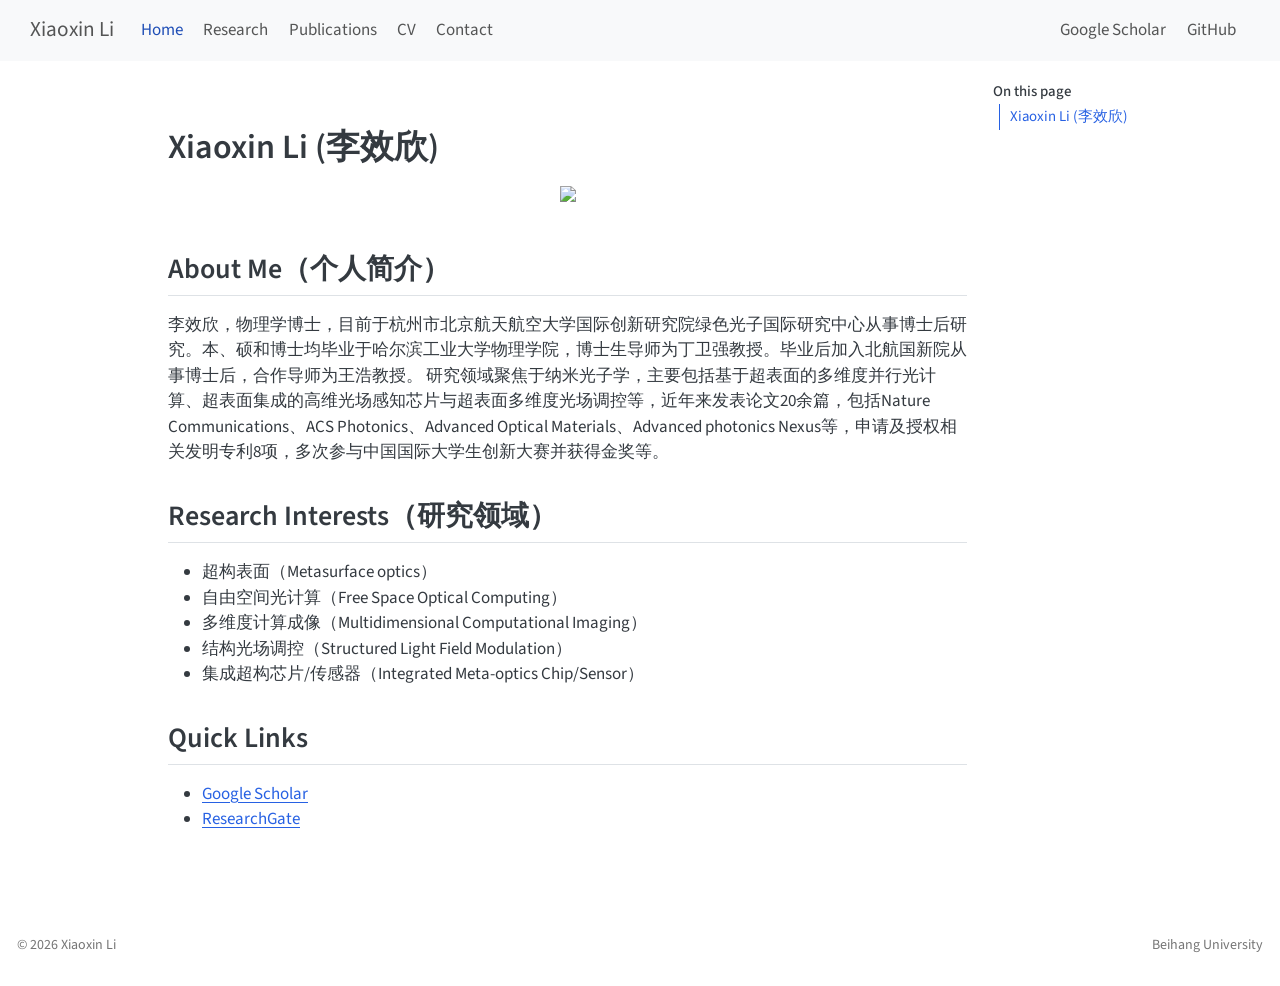
==== docs/index.html @ 0e0e3e68 "Update homepage URL and SEO metadata" ====
<!DOCTYPE html>
<html xmlns="http://www.w3.org/1999/xhtml" lang="en" xml:lang="en"><head>

<meta charset="utf-8">
<meta name="generator" content="quarto-1.9.37">

<meta name="viewport" content="width=device-width, initial-scale=1.0, user-scalable=yes">

<meta name="description" content="Academic homepage of Xiaoxin Li (李效欣), a researcher in nanophotonics, metasurfaces, optical computing, multidimensional imaging, and computational photonics.">

<title>Xiaoxin Li (李效欣) | Nanophotonics, Metasurfaces &amp; Optical Computing – Xiaoxin Li</title>
<style>
/* Default styles provided by pandoc.
** See https://pandoc.org/MANUAL.html#variables-for-html for config info.
*/
code{white-space: pre-wrap;}
span.smallcaps{font-variant: small-caps;}
div.columns{display: flex; gap: min(4vw, 1.5em);}
div.column{flex: auto; overflow-x: auto;}
div.hanging-indent{margin-left: 1.5em; text-indent: -1.5em;}
ul.task-list{list-style: none;}
ul.task-list li input[type="checkbox"] {
  width: 0.8em;
  margin: 0 0.8em 0.2em -1em; /* quarto-specific, see https://github.com/quarto-dev/quarto-cli/issues/4556 */ 
  vertical-align: middle;
}
</style>


<script src="site_libs/quarto-nav/quarto-nav.js"></script>
<script src="site_libs/quarto-nav/headroom.min.js"></script>
<script src="site_libs/clipboard/clipboard.min.js"></script>
<script src="site_libs/quarto-search/autocomplete.umd.js"></script>
<script src="site_libs/quarto-search/fuse.min.js"></script>
<script src="site_libs/quarto-search/quarto-search.js"></script>
<meta name="quarto:offset" content="./">
<link href="./assets/images/favicon.png" rel="icon" type="image/png">
<script src="site_libs/quarto-html/quarto.js" type="module"></script>
<script src="site_libs/quarto-html/tabsets/tabsets.js" type="module"></script>
<script src="site_libs/quarto-html/popper.min.js"></script>
<script src="site_libs/quarto-html/tippy.umd.min.js"></script>
<script src="site_libs/quarto-html/anchor.min.js"></script>
<link href="site_libs/quarto-html/tippy.css" rel="stylesheet">
<link href="site_libs/quarto-html/quarto-syntax-highlighting-7f8f88aac4f3542376d5c11b86a4c14d.css" rel="stylesheet" id="quarto-text-highlighting-styles">
<script src="site_libs/bootstrap/bootstrap.min.js"></script>
<link href="site_libs/bootstrap/bootstrap-icons.css" rel="stylesheet">
<link href="site_libs/bootstrap/bootstrap-158031087360bce0ff56dc785ce39e06.min.css" rel="stylesheet" append-hash="true" id="quarto-bootstrap" data-mode="light">
<script id="quarto-search-options" type="application/json">{
  "location": "navbar",
  "copy-button": false,
  "collapse-after": 3,
  "panel-placement": "end",
  "type": "overlay",
  "limit": 50,
  "keyboard-shortcut": [
    "f",
    "/",
    "s"
  ],
  "show-item-context": false,
  "language": {
    "search-no-results-text": "No results",
    "search-matching-documents-text": "matching documents",
    "search-copy-link-title": "Copy link to search",
    "search-hide-matches-text": "Hide additional matches",
    "search-more-match-text": "more match in this document",
    "search-more-matches-text": "more matches in this document",
    "search-clear-button-title": "Clear",
    "search-text-placeholder": "",
    "search-detached-cancel-button-title": "Cancel",
    "search-submit-button-title": "Submit",
    "search-label": "Search"
  }
}</script>
<style>html{ scroll-behavior: smooth; }</style>


<link rel="stylesheet" href="styles.scss">
<meta property="og:title" content="Xiaoxin Li (李效欣) | Nanophotonics, Metasurfaces &amp; Optical Computing">
<meta property="og:image" content="https://xiaoxinli-optics.github.io/assets/images/Lixiaoxin1.jpg">
<meta property="og:site_name" content="Xiaoxin Li">
</head>

<body class="nav-fixed quarto-light">

<div id="quarto-search-results"></div>
  <header id="quarto-header" class="headroom fixed-top">
    <nav class="navbar navbar-expand-lg " data-bs-theme="dark">
      <div class="navbar-container container-fluid">
      <div class="navbar-brand-container mx-auto">
    <a class="navbar-brand" href="./index.html">
    <span class="navbar-title">Xiaoxin Li</span>
    </a>
  </div>
            <div id="quarto-search" class="" title="Search"></div>
          <button class="navbar-toggler" type="button" data-bs-toggle="collapse" data-bs-target="#navbarCollapse" aria-controls="navbarCollapse" role="menu" aria-expanded="false" aria-label="Toggle navigation" onclick="if (window.quartoToggleHeadroom) { window.quartoToggleHeadroom(); }">
  <span class="navbar-toggler-icon"></span>
</button>
          <div class="collapse navbar-collapse" id="navbarCollapse">
            <ul class="navbar-nav navbar-nav-scroll me-auto">
  <li class="nav-item">
    <a class="nav-link active" href="./index.html" aria-current="page"> 
<span class="menu-text">Home</span></a>
  </li>  
  <li class="nav-item">
    <a class="nav-link" href="./research.html"> 
<span class="menu-text">Research</span></a>
  </li>  
  <li class="nav-item">
    <a class="nav-link" href="./publications.html"> 
<span class="menu-text">Publications</span></a>
  </li>  
  <li class="nav-item">
    <a class="nav-link" href="./cv.html"> 
<span class="menu-text">CV</span></a>
  </li>  
  <li class="nav-item">
    <a class="nav-link" href="./contact.html"> 
<span class="menu-text">Contact</span></a>
  </li>  
</ul>
            <ul class="navbar-nav navbar-nav-scroll ms-auto">
  <li class="nav-item">
    <a class="nav-link" href="https://scholar.google.com.hk/citations?user=_G05MfUAAAAJ&amp;hl=zh-CN"> 
<span class="menu-text">Google Scholar</span></a>
  </li>  
  <li class="nav-item">
    <a class="nav-link" href="https://github.com/XiaoxinLi-optics"> 
<span class="menu-text">GitHub</span></a>
  </li>  
</ul>
          </div> <!-- /navcollapse -->
            <div class="quarto-navbar-tools">
</div>
      </div> <!-- /container-fluid -->
    </nav>
</header>
<!-- content -->
<div id="quarto-content" class="quarto-container page-columns page-rows-contents page-layout-article page-navbar">
<!-- sidebar -->
<!-- margin-sidebar -->
    <div id="quarto-margin-sidebar" class="sidebar margin-sidebar">
        <nav id="TOC" role="doc-toc" class="toc-active">
    <h2 id="toc-title">On this page</h2>
   
  <ul>
  <li><a href="#xiaoxin-li-李效欣" id="toc-xiaoxin-li-李效欣" class="nav-link active" data-scroll-target="#xiaoxin-li-李效欣">Xiaoxin Li (李效欣)</a>
  <ul class="collapse">
  <li><a href="#about-me个人简介" id="toc-about-me个人简介" class="nav-link" data-scroll-target="#about-me个人简介">About Me（个人简介）</a></li>
  <li><a href="#research-interests研究领域" id="toc-research-interests研究领域" class="nav-link" data-scroll-target="#research-interests研究领域">Research Interests（研究领域）</a></li>
  <li><a href="#quick-links" id="toc-quick-links" class="nav-link" data-scroll-target="#quick-links">Quick Links</a></li>
  </ul></li>
  </ul>
</nav>
    </div>
<!-- main -->
<main class="content" id="quarto-document-content"><header id="title-block-header" class="quarto-title-block"></header>




<section id="xiaoxin-li-李效欣" class="level1">
<h1>Xiaoxin Li (李效欣)</h1>
<div class="quarto-figure quarto-figure-center">
<figure class="figure">
<p><img src="assets/images/Lixiaoxin1.jpg" class="img-fluid quarto-figure quarto-figure-center figure-img" width="220"></p>
</figure>
</div>
<section id="about-me个人简介" class="level2">
<h2 class="anchored" data-anchor-id="about-me个人简介">About Me（个人简介）</h2>
<p>李效欣，物理学博士，目前于杭州市北京航天航空大学国际创新研究院绿色光子国际研究中心从事博士后研究。本、硕和博士均毕业于哈尔滨工业大学物理学院，博士生导师为丁卫强教授。毕业后加入北航国新院从事博士后，合作导师为王浩教授。 研究领域聚焦于纳米光子学，主要包括基于超表面的多维度并行光计算、超表面集成的高维光场感知芯片与超表面多维度光场调控等，近年来发表论文20余篇，包括Nature Communications、ACS Photonics、Advanced Optical Materials、Advanced photonics Nexus等，申请及授权相关发明专利8项，多次参与中国国际大学生创新大赛并获得金奖等。</p>
</section>
<section id="research-interests研究领域" class="level2">
<h2 class="anchored" data-anchor-id="research-interests研究领域">Research Interests（研究领域）</h2>
<ul>
<li>超构表面（Metasurface optics）</li>
<li>自由空间光计算（Free Space Optical Computing）</li>
<li>多维度计算成像（Multidimensional Computational Imaging）</li>
<li>结构光场调控（Structured Light Field Modulation）</li>
<li>集成超构芯片/传感器（Integrated Meta-optics Chip/Sensor）</li>
</ul>
</section>
<section id="quick-links" class="level2">
<h2 class="anchored" data-anchor-id="quick-links">Quick Links</h2>
<ul>
<li><a href="https://scholar.google.com.hk/citations?user=_G05MfUAAAAJ&amp;hl=zh-CN">Google Scholar</a></li>
<li><a href="https://www.researchgate.net/profile/Xiaoxin-Li-6?ev=hdr_xprf&amp;_sg=JUNKMKhjpxFbX-5xgV99mvJlWoU0jdbP2OFqy7NxhnftYDElqhuvNqSjdpWVzAz6PxHIX9NVk4VnxhVCUPlPHMwQ&amp;_tp=eyJjb250ZXh0Ijp7ImZpcnN0UGFnZSI6ImhvbWUiLCJwYWdlIjoiaG9tZSIsInBvc2l0aW9uIjoiZ2xvYmFsSGVhZGVyIn19">ResearchGate</a></li>
</ul>


</section>
</section>

</main> <!-- /main -->
<script id="quarto-html-after-body" type="application/javascript">
  window.document.addEventListener("DOMContentLoaded", function (event) {
    const icon = "";
    const anchorJS = new window.AnchorJS();
    anchorJS.options = {
      placement: 'right',
      icon: icon
    };
    anchorJS.add('.anchored');
    const isCodeAnnotation = (el) => {
      for (const clz of el.classList) {
        if (clz.startsWith('code-annotation-')) {                     
          return true;
        }
      }
      return false;
    }
    const onCopySuccess = function(e) {
      // button target
      const button = e.trigger;
      // don't keep focus
      button.blur();
      // flash "checked"
      button.classList.add('code-copy-button-checked');
      var currentTitle = button.getAttribute("title");
      button.setAttribute("title", "Copied!");
      let tooltip;
      if (window.bootstrap) {
        button.setAttribute("data-bs-toggle", "tooltip");
        button.setAttribute("data-bs-placement", "left");
        button.setAttribute("data-bs-title", "Copied!");
        tooltip = new bootstrap.Tooltip(button, 
          { trigger: "manual", 
            customClass: "code-copy-button-tooltip",
            offset: [0, -8]});
        tooltip.show();    
      }
      setTimeout(function() {
        if (tooltip) {
          tooltip.hide();
          button.removeAttribute("data-bs-title");
          button.removeAttribute("data-bs-toggle");
          button.removeAttribute("data-bs-placement");
        }
        button.setAttribute("title", currentTitle);
        button.classList.remove('code-copy-button-checked');
      }, 1000);
      // clear code selection
      e.clearSelection();
    }
    const getTextToCopy = function(trigger) {
      const outerScaffold = trigger.parentElement.cloneNode(true);
      const codeEl = outerScaffold.querySelector('code');
      for (const childEl of codeEl.children) {
        if (isCodeAnnotation(childEl)) {
          childEl.remove();
        }
      }
      return codeEl.innerText;
    }
    const clipboard = new window.ClipboardJS('.code-copy-button:not([data-in-quarto-modal])', {
      text: getTextToCopy
    });
    clipboard.on('success', onCopySuccess);
    if (window.document.getElementById('quarto-embedded-source-code-modal')) {
      const clipboardModal = new window.ClipboardJS('.code-copy-button[data-in-quarto-modal]', {
        text: getTextToCopy,
        container: window.document.getElementById('quarto-embedded-source-code-modal')
      });
      clipboardModal.on('success', onCopySuccess);
    }
      var localhostRegex = new RegExp(/^(?:http|https):\/\/localhost\:?[0-9]*\//);
      var mailtoRegex = new RegExp(/^mailto:/);
        var filterRegex = new RegExp("https:\/\/xiaoxinli-optics\.github\.io\/");
      var isInternal = (href) => {
          return filterRegex.test(href) || localhostRegex.test(href) || mailtoRegex.test(href);
      }
      // Inspect non-navigation links and adorn them if external
     var links = window.document.querySelectorAll('a[href]:not(.nav-link):not(.navbar-brand):not(.toc-action):not(.sidebar-link):not(.sidebar-item-toggle):not(.pagination-link):not(.no-external):not([aria-hidden]):not(.dropdown-item):not(.quarto-navigation-tool):not(.about-link)');
      for (var i=0; i<links.length; i++) {
        const link = links[i];
        if (!isInternal(link.href)) {
          // undo the damage that might have been done by quarto-nav.js in the case of
          // links that we want to consider external
          if (link.dataset.originalHref !== undefined) {
            link.href = link.dataset.originalHref;
          }
        }
      }
    function tippyHover(el, contentFn, onTriggerFn, onUntriggerFn) {
      const config = {
        allowHTML: true,
        maxWidth: 500,
        delay: 100,
        arrow: false,
        appendTo: function(el) {
            return el.parentElement;
        },
        interactive: true,
        interactiveBorder: 10,
        theme: 'quarto',
        placement: 'bottom-start',
      };
      if (contentFn) {
        config.content = contentFn;
      }
      if (onTriggerFn) {
        config.onTrigger = onTriggerFn;
      }
      if (onUntriggerFn) {
        config.onUntrigger = onUntriggerFn;
      }
      window.tippy(el, config); 
    }
    const noterefs = window.document.querySelectorAll('a[role="doc-noteref"]');
    for (var i=0; i<noterefs.length; i++) {
      const ref = noterefs[i];
      tippyHover(ref, function() {
        // use id or data attribute instead here
        let href = ref.getAttribute('data-footnote-href') || ref.getAttribute('href');
        try { href = new URL(href).hash; } catch {}
        const id = href.replace(/^#\/?/, "");
        const note = window.document.getElementById(id);
        if (note) {
          return note.innerHTML;
        } else {
          return "";
        }
      });
    }
    const xrefs = window.document.querySelectorAll('a.quarto-xref');
    const processXRef = (id, note) => {
      // Strip column container classes
      const stripColumnClz = (el) => {
        el.classList.remove("page-full", "page-columns");
        if (el.children) {
          for (const child of el.children) {
            stripColumnClz(child);
          }
        }
      }
      stripColumnClz(note)
      if (id === null || id.startsWith('sec-')) {
        // Special case sections, only their first couple elements
        const container = document.createElement("div");
        if (note.children && note.children.length > 2) {
          container.appendChild(note.children[0].cloneNode(true));
          for (let i = 1; i < note.children.length; i++) {
            const child = note.children[i];
            if (child.tagName === "P" && child.innerText === "") {
              continue;
            } else {
              container.appendChild(child.cloneNode(true));
              break;
            }
          }
          if (window.Quarto?.typesetMath) {
            window.Quarto.typesetMath(container);
          }
          return container.innerHTML
        } else {
          if (window.Quarto?.typesetMath) {
            window.Quarto.typesetMath(note);
          }
          return note.innerHTML;
        }
      } else {
        // Remove any anchor links if they are present
        const anchorLink = note.querySelector('a.anchorjs-link');
        if (anchorLink) {
          anchorLink.remove();
        }
        if (window.Quarto?.typesetMath) {
          window.Quarto.typesetMath(note);
        }
        if (note.classList.contains("callout")) {
          return note.outerHTML;
        } else {
          return note.innerHTML;
        }
      }
    }
    for (var i=0; i<xrefs.length; i++) {
      const xref = xrefs[i];
      tippyHover(xref, undefined, function(instance) {
        instance.disable();
        let url = xref.getAttribute('href');
        let hash = undefined; 
        if (url.startsWith('#')) {
          hash = url;
        } else {
          try { hash = new URL(url).hash; } catch {}
        }
        if (hash) {
          const id = hash.replace(/^#\/?/, "");
          const note = window.document.getElementById(id);
          if (note !== null) {
            try {
              const html = processXRef(id, note.cloneNode(true));
              instance.setContent(html);
            } finally {
              instance.enable();
              instance.show();
            }
          } else {
            // See if we can fetch this
            fetch(url.split('#')[0])
            .then(res => res.text())
            .then(html => {
              const parser = new DOMParser();
              const htmlDoc = parser.parseFromString(html, "text/html");
              const note = htmlDoc.getElementById(id);
              if (note !== null) {
                const html = processXRef(id, note);
                instance.setContent(html);
              } 
            }).finally(() => {
              instance.enable();
              instance.show();
            });
          }
        } else {
          // See if we can fetch a full url (with no hash to target)
          // This is a special case and we should probably do some content thinning / targeting
          fetch(url)
          .then(res => res.text())
          .then(html => {
            const parser = new DOMParser();
            const htmlDoc = parser.parseFromString(html, "text/html");
            const note = htmlDoc.querySelector('main.content');
            if (note !== null) {
              // This should only happen for chapter cross references
              // (since there is no id in the URL)
              // remove the first header
              if (note.children.length > 0 && note.children[0].tagName === "HEADER") {
                note.children[0].remove();
              }
              const html = processXRef(null, note);
              instance.setContent(html);
            } 
          }).finally(() => {
            instance.enable();
            instance.show();
          });
        }
      }, function(instance) {
      });
    }
        let selectedAnnoteEl;
        const selectorForAnnotation = ( cell, annotation) => {
          let cellAttr = 'data-code-cell="' + cell + '"';
          let lineAttr = 'data-code-annotation="' +  annotation + '"';
          const selector = 'span[' + cellAttr + '][' + lineAttr + ']';
          return selector;
        }
        const selectCodeLines = (annoteEl) => {
          const doc = window.document;
          const targetCell = annoteEl.getAttribute("data-target-cell");
          const targetAnnotation = annoteEl.getAttribute("data-target-annotation");
          const annoteSpan = window.document.querySelector(selectorForAnnotation(targetCell, targetAnnotation));
          const lines = annoteSpan.getAttribute("data-code-lines").split(",");
          const lineIds = lines.map((line) => {
            return targetCell + "-" + line;
          })
          let top = null;
          let height = null;
          let parent = null;
          if (lineIds.length > 0) {
              //compute the position of the single el (top and bottom and make a div)
              const el = window.document.getElementById(lineIds[0]);
              top = el.offsetTop;
              height = el.offsetHeight;
              parent = el.parentElement.parentElement;
            if (lineIds.length > 1) {
              const lastEl = window.document.getElementById(lineIds[lineIds.length - 1]);
              const bottom = lastEl.offsetTop + lastEl.offsetHeight;
              height = bottom - top;
            }
            if (top !== null && height !== null && parent !== null) {
              // cook up a div (if necessary) and position it 
              let div = window.document.getElementById("code-annotation-line-highlight");
              if (div === null) {
                div = window.document.createElement("div");
                div.setAttribute("id", "code-annotation-line-highlight");
                div.style.position = 'absolute';
                parent.appendChild(div);
              }
              div.style.top = top - 2 + "px";
              div.style.height = height + 4 + "px";
              div.style.left = 0;
              let gutterDiv = window.document.getElementById("code-annotation-line-highlight-gutter");
              if (gutterDiv === null) {
                gutterDiv = window.document.createElement("div");
                gutterDiv.setAttribute("id", "code-annotation-line-highlight-gutter");
                gutterDiv.style.position = 'absolute';
                const codeCell = window.document.getElementById(targetCell);
                const gutter = codeCell.querySelector('.code-annotation-gutter');
                gutter.appendChild(gutterDiv);
              }
              gutterDiv.style.top = top - 2 + "px";
              gutterDiv.style.height = height + 4 + "px";
            }
            selectedAnnoteEl = annoteEl;
          }
        };
        const unselectCodeLines = () => {
          const elementsIds = ["code-annotation-line-highlight", "code-annotation-line-highlight-gutter"];
          elementsIds.forEach((elId) => {
            const div = window.document.getElementById(elId);
            if (div) {
              div.remove();
            }
          });
          selectedAnnoteEl = undefined;
        };
          // Handle positioning of the toggle
      window.addEventListener(
        "resize",
        throttle(() => {
          elRect = undefined;
          if (selectedAnnoteEl) {
            selectCodeLines(selectedAnnoteEl);
          }
        }, 10)
      );
      function throttle(fn, ms) {
      let throttle = false;
      let timer;
        return (...args) => {
          if(!throttle) { // first call gets through
              fn.apply(this, args);
              throttle = true;
          } else { // all the others get throttled
              if(timer) clearTimeout(timer); // cancel #2
              timer = setTimeout(() => {
                fn.apply(this, args);
                timer = throttle = false;
              }, ms);
          }
        };
      }
        // Attach click handler to the DT
        const annoteDls = window.document.querySelectorAll('dt[data-target-cell]');
        for (const annoteDlNode of annoteDls) {
          annoteDlNode.addEventListener('click', (event) => {
            const clickedEl = event.target;
            if (clickedEl !== selectedAnnoteEl) {
              unselectCodeLines();
              const activeEl = window.document.querySelector('dt[data-target-cell].code-annotation-active');
              if (activeEl) {
                activeEl.classList.remove('code-annotation-active');
              }
              selectCodeLines(clickedEl);
              clickedEl.classList.add('code-annotation-active');
            } else {
              // Unselect the line
              unselectCodeLines();
              clickedEl.classList.remove('code-annotation-active');
            }
          });
        }
    const findCites = (el) => {
      const parentEl = el.parentElement;
      if (parentEl) {
        const cites = parentEl.dataset.cites;
        if (cites) {
          return {
            el,
            cites: cites.split(' ')
          };
        } else {
          return findCites(el.parentElement)
        }
      } else {
        return undefined;
      }
    };
    var bibliorefs = window.document.querySelectorAll('a[role="doc-biblioref"]');
    for (var i=0; i<bibliorefs.length; i++) {
      const ref = bibliorefs[i];
      const citeInfo = findCites(ref);
      if (citeInfo) {
        tippyHover(citeInfo.el, function() {
          var popup = window.document.createElement('div');
          citeInfo.cites.forEach(function(cite) {
            var citeDiv = window.document.createElement('div');
            citeDiv.classList.add('hanging-indent');
            citeDiv.classList.add('csl-entry');
            var biblioDiv = window.document.getElementById('ref-' + cite);
            if (biblioDiv) {
              citeDiv.innerHTML = biblioDiv.innerHTML;
            }
            popup.appendChild(citeDiv);
          });
          return popup.innerHTML;
        });
      }
    }
  });
  </script>
</div> <!-- /content -->
<footer class="footer">
  <div class="nav-footer">
    <div class="nav-footer-left">
<p>© 2026 Xiaoxin Li</p>
</div>   
    <div class="nav-footer-center">
      &nbsp;
    </div>
    <div class="nav-footer-right">
<p>Beihang University</p>
</div>
  </div>
</footer>




<script src="site_libs/quarto-html/zenscroll-min.js"></script>
</body></html>
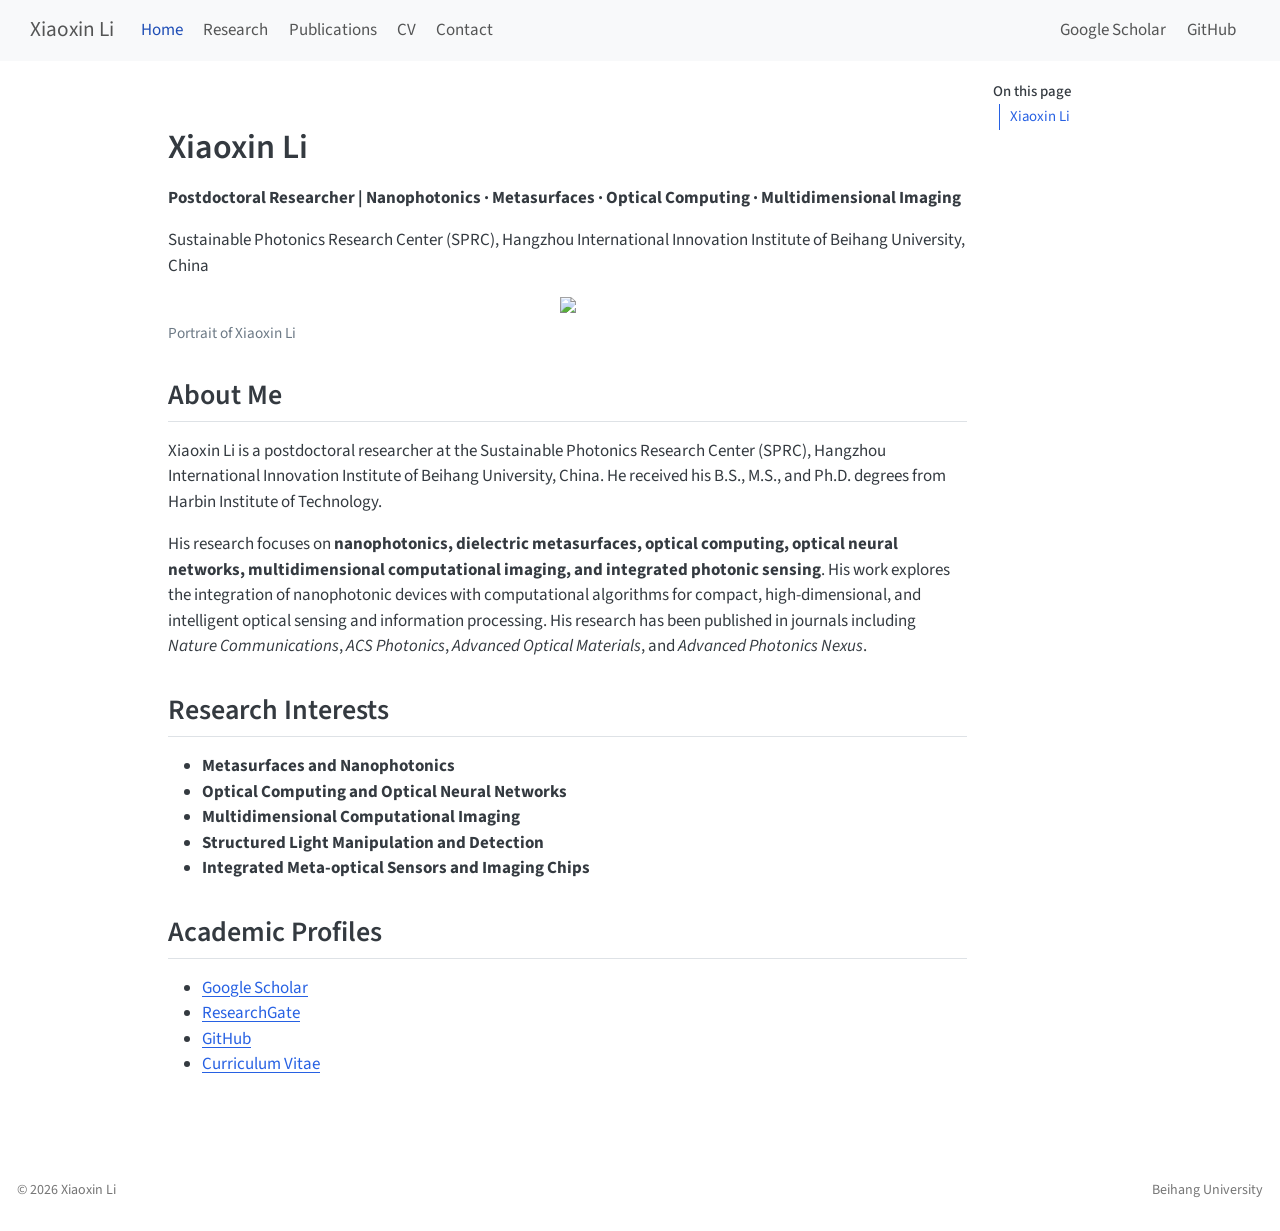
==== commit e597ad0e: "Refine homepage content and remove Chinese text" ====
--- a/docs/index.html
+++ b/docs/index.html
@@ -6,9 +6,9 @@
 
 <meta name="viewport" content="width=device-width, initial-scale=1.0, user-scalable=yes">
 
-<meta name="description" content="Academic homepage of Xiaoxin Li (李效欣), a researcher in nanophotonics, metasurfaces, optical computing, multidimensional imaging, and computational photonics.">
-
-<title>Xiaoxin Li (李效欣) | Nanophotonics, Metasurfaces &amp; Optical Computing – Xiaoxin Li</title>
+<meta name="description" content="Academic homepage of Xiaoxin Li, a postdoctoral researcher working on nanophotonics, metasurfaces, optical computing, optical neural networks, multidimensional computational imaging, and integrated photonic sensing.">
+
+<title>Xiaoxin Li | Nanophotonics, Metasurfaces &amp; Optical Computing – Xiaoxin Li</title>
 <style>
 /* Default styles provided by pandoc.
 ** See https://pandoc.org/MANUAL.html#variables-for-html for config info.
@@ -76,7 +76,8 @@
 
 
 <link rel="stylesheet" href="styles.scss">
-<meta property="og:title" content="Xiaoxin Li (李效欣) | Nanophotonics, Metasurfaces &amp; Optical Computing">
+<meta property="og:title" content="Xiaoxin Li | Nanophotonics, Metasurfaces &amp; Optical Computing">
+<meta property="og:description" content="Academic homepage of Xiaoxin Li (李效欣), focusing on nanophotonics, metasurfaces, optical computing, multidimensional imaging, and computational photonics.">
 <meta property="og:image" content="https://xiaoxinli-optics.github.io/assets/images/Lixiaoxin1.jpg">
 <meta property="og:site_name" content="Xiaoxin Li">
 </head>
@@ -144,11 +145,11 @@
     <h2 id="toc-title">On this page</h2>
    
   <ul>
-  <li><a href="#xiaoxin-li-李效欣" id="toc-xiaoxin-li-李效欣" class="nav-link active" data-scroll-target="#xiaoxin-li-李效欣">Xiaoxin Li (李效欣)</a>
+  <li><a href="#xiaoxin-li" id="toc-xiaoxin-li" class="nav-link active" data-scroll-target="#xiaoxin-li">Xiaoxin Li</a>
   <ul class="collapse">
-  <li><a href="#about-me个人简介" id="toc-about-me个人简介" class="nav-link" data-scroll-target="#about-me个人简介">About Me（个人简介）</a></li>
-  <li><a href="#research-interests研究领域" id="toc-research-interests研究领域" class="nav-link" data-scroll-target="#research-interests研究领域">Research Interests（研究领域）</a></li>
-  <li><a href="#quick-links" id="toc-quick-links" class="nav-link" data-scroll-target="#quick-links">Quick Links</a></li>
+  <li><a href="#about-me" id="toc-about-me" class="nav-link" data-scroll-target="#about-me">About Me</a></li>
+  <li><a href="#research-interests" id="toc-research-interests" class="nav-link" data-scroll-target="#research-interests">Research Interests</a></li>
+  <li><a href="#academic-profiles" id="toc-academic-profiles" class="nav-link" data-scroll-target="#academic-profiles">Academic Profiles</a></li>
   </ul></li>
   </ul>
 </nav>
@@ -159,32 +160,38 @@
 
 
 
-<section id="xiaoxin-li-李效欣" class="level1">
-<h1>Xiaoxin Li (李效欣)</h1>
+<section id="xiaoxin-li" class="level1">
+<h1>Xiaoxin Li</h1>
+<p><strong>Postdoctoral Researcher | Nanophotonics · Metasurfaces · Optical Computing · Multidimensional Imaging</strong></p>
+<p>Sustainable Photonics Research Center (SPRC), Hangzhou International Innovation Institute of Beihang University, China</p>
 <div class="quarto-figure quarto-figure-center">
 <figure class="figure">
-<p><img src="assets/images/Lixiaoxin1.jpg" class="img-fluid quarto-figure quarto-figure-center figure-img" width="220"></p>
+<p><img src="assets/images/Lixiaoxin1.jpg" class="img-fluid figure-img" width="220"></p>
+<figcaption>Portrait of Xiaoxin Li</figcaption>
 </figure>
 </div>
-<section id="about-me个人简介" class="level2">
-<h2 class="anchored" data-anchor-id="about-me个人简介">About Me（个人简介）</h2>
-<p>李效欣，物理学博士，目前于杭州市北京航天航空大学国际创新研究院绿色光子国际研究中心从事博士后研究。本、硕和博士均毕业于哈尔滨工业大学物理学院，博士生导师为丁卫强教授。毕业后加入北航国新院从事博士后，合作导师为王浩教授。 研究领域聚焦于纳米光子学，主要包括基于超表面的多维度并行光计算、超表面集成的高维光场感知芯片与超表面多维度光场调控等，近年来发表论文20余篇，包括Nature Communications、ACS Photonics、Advanced Optical Materials、Advanced photonics Nexus等，申请及授权相关发明专利8项，多次参与中国国际大学生创新大赛并获得金奖等。</p>
+<section id="about-me" class="level2">
+<h2 class="anchored" data-anchor-id="about-me">About Me</h2>
+<p>Xiaoxin Li is a postdoctoral researcher at the Sustainable Photonics Research Center (SPRC), Hangzhou International Innovation Institute of Beihang University, China. He received his B.S., M.S., and Ph.D.&nbsp;degrees from Harbin Institute of Technology.</p>
+<p>His research focuses on <strong>nanophotonics, dielectric metasurfaces, optical computing, optical neural networks, multidimensional computational imaging, and integrated photonic sensing</strong>. His work explores the integration of nanophotonic devices with computational algorithms for compact, high-dimensional, and intelligent optical sensing and information processing. His research has been published in journals including <em>Nature Communications</em>, <em>ACS Photonics</em>, <em>Advanced Optical Materials</em>, and <em>Advanced Photonics Nexus</em>.</p>
 </section>
-<section id="research-interests研究领域" class="level2">
-<h2 class="anchored" data-anchor-id="research-interests研究领域">Research Interests（研究领域）</h2>
+<section id="research-interests" class="level2">
+<h2 class="anchored" data-anchor-id="research-interests">Research Interests</h2>
 <ul>
-<li>超构表面（Metasurface optics）</li>
-<li>自由空间光计算（Free Space Optical Computing）</li>
-<li>多维度计算成像（Multidimensional Computational Imaging）</li>
-<li>结构光场调控（Structured Light Field Modulation）</li>
-<li>集成超构芯片/传感器（Integrated Meta-optics Chip/Sensor）</li>
+<li><strong>Metasurfaces and Nanophotonics</strong></li>
+<li><strong>Optical Computing and Optical Neural Networks</strong></li>
+<li><strong>Multidimensional Computational Imaging</strong></li>
+<li><strong>Structured Light Manipulation and Detection</strong></li>
+<li><strong>Integrated Meta-optical Sensors and Imaging Chips</strong></li>
 </ul>
 </section>
-<section id="quick-links" class="level2">
-<h2 class="anchored" data-anchor-id="quick-links">Quick Links</h2>
+<section id="academic-profiles" class="level2">
+<h2 class="anchored" data-anchor-id="academic-profiles">Academic Profiles</h2>
 <ul>
-<li><a href="https://scholar.google.com.hk/citations?user=_G05MfUAAAAJ&amp;hl=zh-CN">Google Scholar</a></li>
-<li><a href="https://www.researchgate.net/profile/Xiaoxin-Li-6?ev=hdr_xprf&amp;_sg=JUNKMKhjpxFbX-5xgV99mvJlWoU0jdbP2OFqy7NxhnftYDElqhuvNqSjdpWVzAz6PxHIX9NVk4VnxhVCUPlPHMwQ&amp;_tp=eyJjb250ZXh0Ijp7ImZpcnN0UGFnZSI6ImhvbWUiLCJwYWdlIjoiaG9tZSIsInBvc2l0aW9uIjoiZ2xvYmFsSGVhZGVyIn19">ResearchGate</a></li>
+<li><a href="https://scholar.google.com.hk/citations?user=_G05MfUAAAAJ&amp;hl=en">Google Scholar</a></li>
+<li><a href="https://www.researchgate.net/profile/Xiaoxin-Li-6">ResearchGate</a></li>
+<li><a href="https://github.com/XiaoxinLi-optics">GitHub</a></li>
+<li><a href="cv.html">Curriculum Vitae</a></li>
 </ul>
 
 
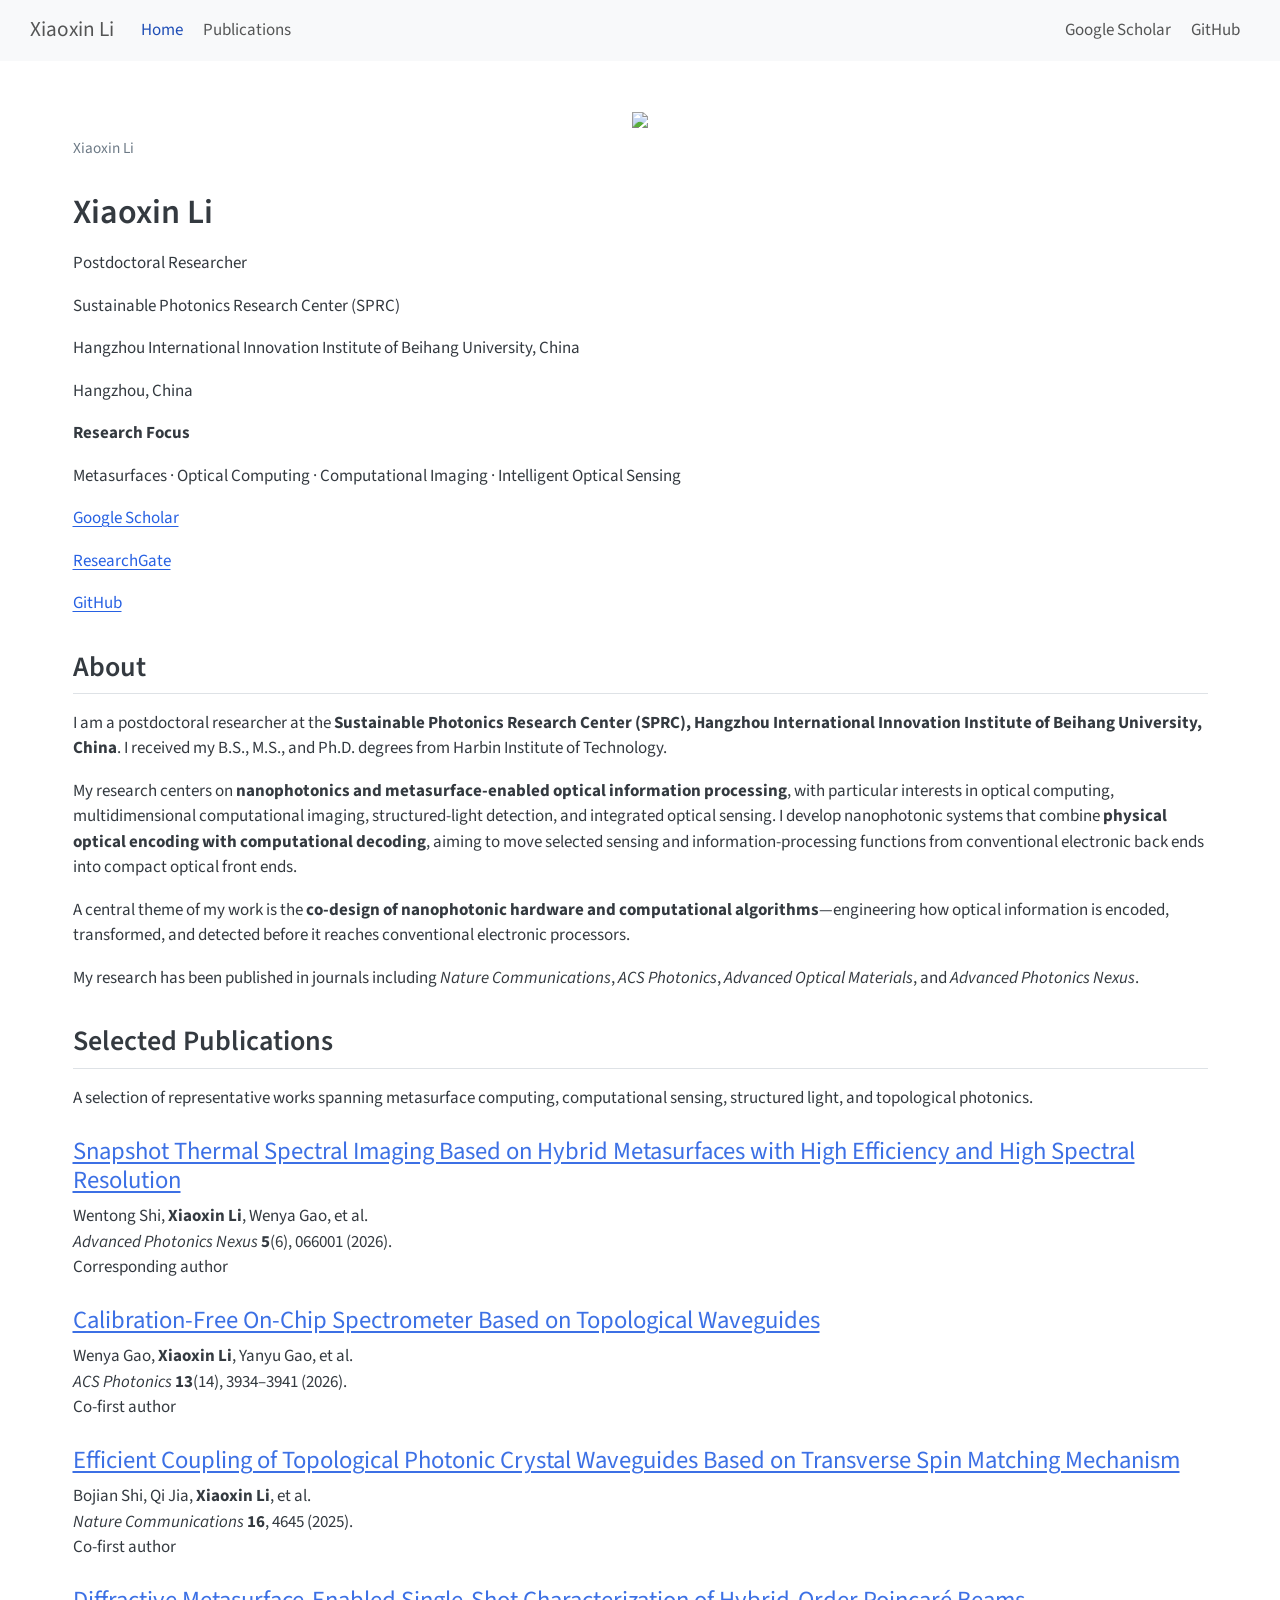
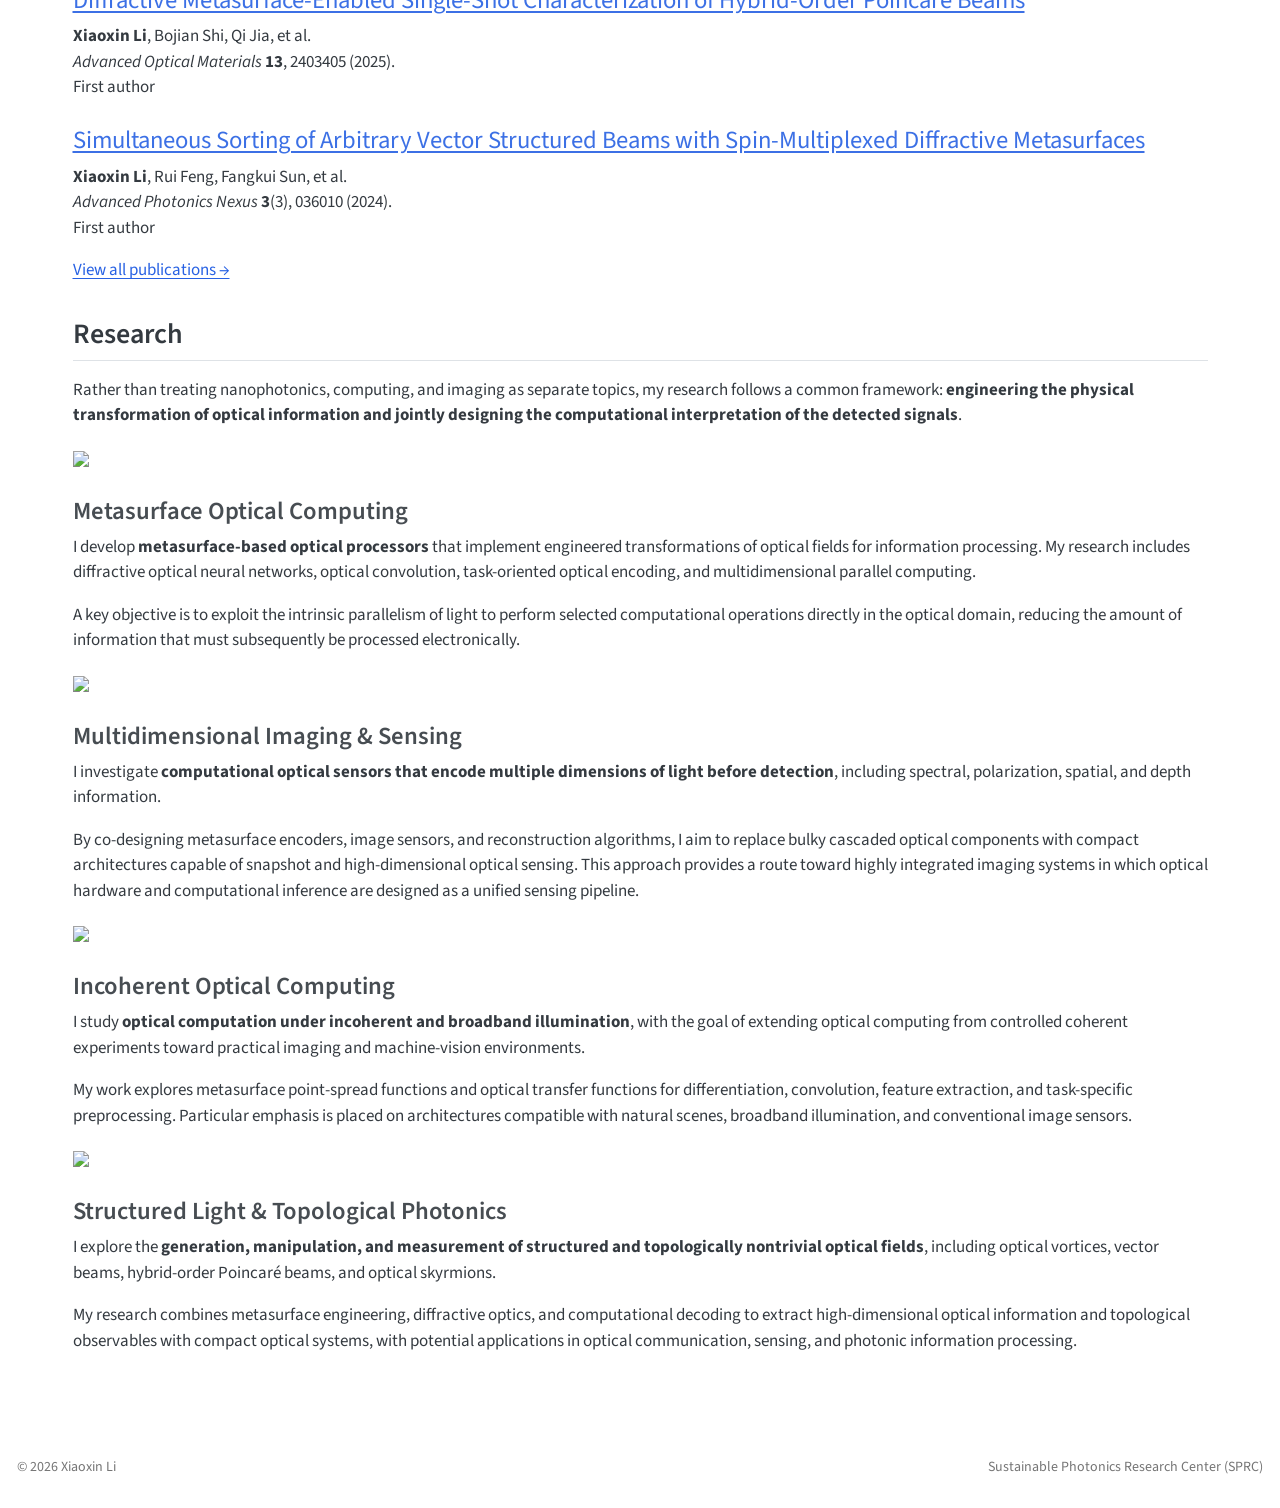
==== commit 769f52c2: "Redesign academic homepage and update publications" ====
--- a/docs/index.html
+++ b/docs/index.html
@@ -6,7 +6,7 @@
 
 <meta name="viewport" content="width=device-width, initial-scale=1.0, user-scalable=yes">
 
-<meta name="description" content="Academic homepage of Xiaoxin Li, a postdoctoral researcher working on nanophotonics, metasurfaces, optical computing, optical neural networks, multidimensional computational imaging, and integrated photonic sensing.">
+<meta name="description" content="Academic homepage of Xiaoxin Li, a postdoctoral researcher working on nanophotonics, metasurfaces, optical computing, multidimensional computational imaging, and intelligent optical sensing.">
 
 <title>Xiaoxin Li | Nanophotonics, Metasurfaces &amp; Optical Computing – Xiaoxin Li</title>
 <style>
@@ -77,7 +77,6 @@
 
 <link rel="stylesheet" href="styles.scss">
 <meta property="og:title" content="Xiaoxin Li | Nanophotonics, Metasurfaces &amp; Optical Computing">
-<meta property="og:description" content="Academic homepage of Xiaoxin Li (李效欣), focusing on nanophotonics, metasurfaces, optical computing, multidimensional imaging, and computational photonics.">
 <meta property="og:image" content="https://xiaoxinli-optics.github.io/assets/images/Lixiaoxin1.jpg">
 <meta property="og:site_name" content="Xiaoxin Li">
 </head>
@@ -93,7 +92,6 @@
     <span class="navbar-title">Xiaoxin Li</span>
     </a>
   </div>
-            <div id="quarto-search" class="" title="Search"></div>
           <button class="navbar-toggler" type="button" data-bs-toggle="collapse" data-bs-target="#navbarCollapse" aria-controls="navbarCollapse" role="menu" aria-expanded="false" aria-label="Toggle navigation" onclick="if (window.quartoToggleHeadroom) { window.quartoToggleHeadroom(); }">
   <span class="navbar-toggler-icon"></span>
 </button>
@@ -104,25 +102,13 @@
 <span class="menu-text">Home</span></a>
   </li>  
   <li class="nav-item">
-    <a class="nav-link" href="./research.html"> 
-<span class="menu-text">Research</span></a>
-  </li>  
-  <li class="nav-item">
     <a class="nav-link" href="./publications.html"> 
 <span class="menu-text">Publications</span></a>
-  </li>  
-  <li class="nav-item">
-    <a class="nav-link" href="./cv.html"> 
-<span class="menu-text">CV</span></a>
-  </li>  
-  <li class="nav-item">
-    <a class="nav-link" href="./contact.html"> 
-<span class="menu-text">Contact</span></a>
   </li>  
 </ul>
             <ul class="navbar-nav navbar-nav-scroll ms-auto">
   <li class="nav-item">
-    <a class="nav-link" href="https://scholar.google.com.hk/citations?user=_G05MfUAAAAJ&amp;hl=zh-CN"> 
+    <a class="nav-link" href="https://scholar.google.com.hk/citations?user=_G05MfUAAAAJ&amp;hl=en"> 
 <span class="menu-text">Google Scholar</span></a>
   </li>  
   <li class="nav-item">
@@ -137,66 +123,134 @@
     </nav>
 </header>
 <!-- content -->
-<div id="quarto-content" class="quarto-container page-columns page-rows-contents page-layout-article page-navbar">
+<div id="quarto-content" class="quarto-container page-columns page-rows-contents page-layout-full page-navbar">
 <!-- sidebar -->
 <!-- margin-sidebar -->
-    <div id="quarto-margin-sidebar" class="sidebar margin-sidebar">
-        <nav id="TOC" role="doc-toc" class="toc-active">
-    <h2 id="toc-title">On this page</h2>
-   
-  <ul>
-  <li><a href="#xiaoxin-li" id="toc-xiaoxin-li" class="nav-link active" data-scroll-target="#xiaoxin-li">Xiaoxin Li</a>
-  <ul class="collapse">
-  <li><a href="#about-me" id="toc-about-me" class="nav-link" data-scroll-target="#about-me">About Me</a></li>
-  <li><a href="#research-interests" id="toc-research-interests" class="nav-link" data-scroll-target="#research-interests">Research Interests</a></li>
-  <li><a href="#academic-profiles" id="toc-academic-profiles" class="nav-link" data-scroll-target="#academic-profiles">Academic Profiles</a></li>
-  </ul></li>
-  </ul>
-</nav>
-    </div>
+    
 <!-- main -->
-<main class="content" id="quarto-document-content"><header id="title-block-header" class="quarto-title-block"></header>
-
-
-
-
+<main class="content column-page" id="quarto-document-content"><header id="title-block-header" class="quarto-title-block"></header>
+
+
+
+
+<div class="profile-page">
+<div class="profile-sidebar">
+<div class="quarto-figure quarto-figure-center">
+<figure class="figure">
+<p><img src="assets/images/Lixiaoxin1.jpg" class="profile-photo img-fluid figure-img"></p>
+<figcaption>Xiaoxin Li</figcaption>
+</figure>
+</div>
 <section id="xiaoxin-li" class="level1">
 <h1>Xiaoxin Li</h1>
-<p><strong>Postdoctoral Researcher | Nanophotonics · Metasurfaces · Optical Computing · Multidimensional Imaging</strong></p>
-<p>Sustainable Photonics Research Center (SPRC), Hangzhou International Innovation Institute of Beihang University, China</p>
-<div class="quarto-figure quarto-figure-center">
-<figure class="figure">
-<p><img src="assets/images/Lixiaoxin1.jpg" class="img-fluid figure-img" width="220"></p>
-<figcaption>Portrait of Xiaoxin Li</figcaption>
-</figure>
-</div>
-<section id="about-me" class="level2">
-<h2 class="anchored" data-anchor-id="about-me">About Me</h2>
-<p>Xiaoxin Li is a postdoctoral researcher at the Sustainable Photonics Research Center (SPRC), Hangzhou International Innovation Institute of Beihang University, China. He received his B.S., M.S., and Ph.D.&nbsp;degrees from Harbin Institute of Technology.</p>
-<p>His research focuses on <strong>nanophotonics, dielectric metasurfaces, optical computing, optical neural networks, multidimensional computational imaging, and integrated photonic sensing</strong>. His work explores the integration of nanophotonic devices with computational algorithms for compact, high-dimensional, and intelligent optical sensing and information processing. His research has been published in journals including <em>Nature Communications</em>, <em>ACS Photonics</em>, <em>Advanced Optical Materials</em>, and <em>Advanced Photonics Nexus</em>.</p>
-</section>
-<section id="research-interests" class="level2">
-<h2 class="anchored" data-anchor-id="research-interests">Research Interests</h2>
-<ul>
-<li><strong>Metasurfaces and Nanophotonics</strong></li>
-<li><strong>Optical Computing and Optical Neural Networks</strong></li>
-<li><strong>Multidimensional Computational Imaging</strong></li>
-<li><strong>Structured Light Manipulation and Detection</strong></li>
-<li><strong>Integrated Meta-optical Sensors and Imaging Chips</strong></li>
-</ul>
-</section>
-<section id="academic-profiles" class="level2">
-<h2 class="anchored" data-anchor-id="academic-profiles">Academic Profiles</h2>
-<ul>
-<li><a href="https://scholar.google.com.hk/citations?user=_G05MfUAAAAJ&amp;hl=en">Google Scholar</a></li>
-<li><a href="https://www.researchgate.net/profile/Xiaoxin-Li-6">ResearchGate</a></li>
-<li><a href="https://github.com/XiaoxinLi-optics">GitHub</a></li>
-<li><a href="cv.html">Curriculum Vitae</a></li>
-</ul>
-
-
-</section>
-</section>
+<p><span class="profile-role">Postdoctoral Researcher</span></p>
+<p>Sustainable Photonics Research Center (SPRC)</p>
+<p>Hangzhou International Innovation Institute of Beihang University, China</p>
+<p>Hangzhou, China</p>
+<div class="profile-focus">
+<p><strong>Research Focus</strong></p>
+<p>Metasurfaces · Optical Computing · Computational Imaging · Intelligent Optical Sensing</p>
+</div>
+<div class="profile-links">
+<p><a href="https://scholar.google.com.hk/citations?user=_G05MfUAAAAJ&amp;hl=en" target="_blank">Google Scholar</a></p>
+<p><a href="https://www.researchgate.net/profile/Xiaoxin-Li-6" target="_blank">ResearchGate</a></p>
+<p><a href="https://github.com/XiaoxinLi-optics" target="_blank">GitHub</a></p>
+</div>
+</section>
+</div>
+<div class="profile-main">
+<section id="about" class="level2">
+<h2 class="anchored" data-anchor-id="about">About</h2>
+<p>I am a postdoctoral researcher at the <strong>Sustainable Photonics Research Center (SPRC), Hangzhou International Innovation Institute of Beihang University, China</strong>. I received my B.S., M.S., and Ph.D.&nbsp;degrees from Harbin Institute of Technology.</p>
+<p>My research centers on <strong>nanophotonics and metasurface-enabled optical information processing</strong>, with particular interests in optical computing, multidimensional computational imaging, structured-light detection, and integrated optical sensing. I develop nanophotonic systems that combine <strong>physical optical encoding with computational decoding</strong>, aiming to move selected sensing and information-processing functions from conventional electronic back ends into compact optical front ends.</p>
+<div class="research-statement">
+<p>A central theme of my work is the <strong>co-design of nanophotonic hardware and computational algorithms</strong>—engineering how optical information is encoded, transformed, and detected before it reaches conventional electronic processors.</p>
+</div>
+<p>My research has been published in journals including <em>Nature Communications</em>, <em>ACS Photonics</em>, <em>Advanced Optical Materials</em>, and <em>Advanced Photonics Nexus</em>.</p>
+</section>
+<section id="selected-publications" class="level2">
+<h2 class="anchored" data-anchor-id="selected-publications">Selected Publications</h2>
+<p>A selection of representative works spanning metasurface computing, computational sensing, structured light, and topological photonics.</p>
+<section id="snapshot-thermal-spectral-imaging-based-on-hybrid-metasurfaces-with-high-efficiency-and-high-spectral-resolution" class="level3 publication-item">
+<h3 class="anchored" data-anchor-id="snapshot-thermal-spectral-imaging-based-on-hybrid-metasurfaces-with-high-efficiency-and-high-spectral-resolution"><a href="https://doi.org/10.1117/1.APN.5.6.066001" target="_blank">Snapshot Thermal Spectral Imaging Based on Hybrid Metasurfaces with High Efficiency and High Spectral Resolution</a></h3>
+<p>Wentong Shi, <strong>Xiaoxin Li</strong>, Wenya Gao, et al.<br>
+<em><span class="journal-name">Advanced Photonics Nexus</span></em> <strong>5</strong>(6), 066001 (2026).<br>
+<span class="pub-role">Corresponding author</span></p>
+</section>
+<section id="calibration-free-on-chip-spectrometer-based-on-topological-waveguides" class="level3 publication-item">
+<h3 class="anchored" data-anchor-id="calibration-free-on-chip-spectrometer-based-on-topological-waveguides"><a href="https://pubs.acs.org/doi/10.1021/acsphotonics.6c00609" target="_blank">Calibration-Free On-Chip Spectrometer Based on Topological Waveguides</a></h3>
+<p>Wenya Gao, <strong>Xiaoxin Li</strong>, Yanyu Gao, et al.<br>
+<em><span class="journal-name">ACS Photonics</span></em> <strong>13</strong>(14), 3934–3941 (2026).<br>
+<span class="pub-role">Co-first author</span></p>
+</section>
+<section id="efficient-coupling-of-topological-photonic-crystal-waveguides-based-on-transverse-spin-matching-mechanism" class="level3 publication-item">
+<h3 class="anchored" data-anchor-id="efficient-coupling-of-topological-photonic-crystal-waveguides-based-on-transverse-spin-matching-mechanism"><a href="https://www.nature.com/articles/s41467-025-59941-6" target="_blank">Efficient Coupling of Topological Photonic Crystal Waveguides Based on Transverse Spin Matching Mechanism</a></h3>
+<p>Bojian Shi, Qi Jia, <strong>Xiaoxin Li</strong>, et al.<br>
+<em><span class="journal-name">Nature Communications</span></em> <strong>16</strong>, 4645 (2025).<br>
+<span class="pub-role">Co-first author</span></p>
+</section>
+<section id="diffractive-metasurface-enabled-single-shot-characterization-of-hybrid-order-poincaré-beams" class="level3 publication-item">
+<h3 class="anchored" data-anchor-id="diffractive-metasurface-enabled-single-shot-characterization-of-hybrid-order-poincaré-beams"><a href="https://advanced.onlinelibrary.wiley.com/doi/10.1002/adom.202403405" target="_blank">Diffractive Metasurface-Enabled Single-Shot Characterization of Hybrid-Order Poincaré Beams</a></h3>
+<p><strong>Xiaoxin Li</strong>, Bojian Shi, Qi Jia, et al.<br>
+<em><span class="journal-name">Advanced Optical Materials</span></em> <strong>13</strong>, 2403405 (2025).<br>
+<span class="pub-role">First author</span></p>
+</section>
+<section id="simultaneous-sorting-of-arbitrary-vector-structured-beams-with-spin-multiplexed-diffractive-metasurfaces" class="level3 publication-item">
+<h3 class="anchored" data-anchor-id="simultaneous-sorting-of-arbitrary-vector-structured-beams-with-spin-multiplexed-diffractive-metasurfaces"><a href="https://doi.org/10.1117/1.APN.3.3.036010" target="_blank">Simultaneous Sorting of Arbitrary Vector Structured Beams with Spin-Multiplexed Diffractive Metasurfaces</a></h3>
+<p><strong>Xiaoxin Li</strong>, Rui Feng, Fangkui Sun, et al.<br>
+<em><span class="journal-name">Advanced Photonics Nexus</span></em> <strong>3</strong>(3), 036010 (2024).<br>
+<span class="pub-role">First author</span></p>
+</section>
+<p><a href="publications.html" class="all-publications-link">View all publications →</a></p>
+</section>
+<section id="research" class="level2">
+<h2 class="anchored" data-anchor-id="research">Research</h2>
+<p>Rather than treating nanophotonics, computing, and imaging as separate topics, my research follows a common framework: <strong>engineering the physical transformation of optical information and jointly designing the computational interpretation of the detected signals</strong>.</p>
+<div class="research-item">
+<div class="research-figure">
+<p><img src="assets/images/meta1.png" class="img-fluid"></p>
+</div>
+<section id="metasurface-optical-computing" class="level3 research-content">
+<h3 class="anchored" data-anchor-id="metasurface-optical-computing">Metasurface Optical Computing</h3>
+<p>I develop <strong>metasurface-based optical processors</strong> that implement engineered transformations of optical fields for information processing. My research includes diffractive optical neural networks, optical convolution, task-oriented optical encoding, and multidimensional parallel computing.</p>
+<p>A key objective is to exploit the intrinsic parallelism of light to perform selected computational operations directly in the optical domain, reducing the amount of information that must subsequently be processed electronically.</p>
+</section>
+</div>
+<div class="research-item">
+<div class="research-figure">
+<p><img src="assets/images/meta3.png" class="img-fluid"></p>
+</div>
+<section id="multidimensional-imaging-sensing" class="level3 research-content">
+<h3 class="anchored" data-anchor-id="multidimensional-imaging-sensing">Multidimensional Imaging &amp; Sensing</h3>
+<p>I investigate <strong>computational optical sensors that encode multiple dimensions of light before detection</strong>, including spectral, polarization, spatial, and depth information.</p>
+<p>By co-designing metasurface encoders, image sensors, and reconstruction algorithms, I aim to replace bulky cascaded optical components with compact architectures capable of snapshot and high-dimensional optical sensing. This approach provides a route toward highly integrated imaging systems in which optical hardware and computational inference are designed as a unified sensing pipeline.</p>
+</section>
+</div>
+<div class="research-item">
+<div class="research-figure">
+<p><img src="assets/images/meta2.png" class="img-fluid"></p>
+</div>
+<section id="incoherent-optical-computing" class="level3 research-content">
+<h3 class="anchored" data-anchor-id="incoherent-optical-computing">Incoherent Optical Computing</h3>
+<p>I study <strong>optical computation under incoherent and broadband illumination</strong>, with the goal of extending optical computing from controlled coherent experiments toward practical imaging and machine-vision environments.</p>
+<p>My work explores metasurface point-spread functions and optical transfer functions for differentiation, convolution, feature extraction, and task-specific preprocessing. Particular emphasis is placed on architectures compatible with natural scenes, broadband illumination, and conventional image sensors.</p>
+</section>
+</div>
+<div class="research-item">
+<div class="research-figure">
+<p><img src="assets/images/meta4.png" class="img-fluid"></p>
+</div>
+<section id="structured-light-topological-photonics" class="level3 research-content">
+<h3 class="anchored" data-anchor-id="structured-light-topological-photonics">Structured Light &amp; Topological Photonics</h3>
+<p>I explore the <strong>generation, manipulation, and measurement of structured and topologically nontrivial optical fields</strong>, including optical vortices, vector beams, hybrid-order Poincaré beams, and optical skyrmions.</p>
+<p>My research combines metasurface engineering, diffractive optics, and computational decoding to extract high-dimensional optical information and topological observables with compact optical systems, with potential applications in optical communication, sensing, and photonic information processing.</p>
+</section>
+</div>
+</section>
+</div>
+</div>
+
+
 
 </main> <!-- /main -->
 <script id="quarto-html-after-body" type="application/javascript">
@@ -609,7 +663,7 @@
       &nbsp;
     </div>
     <div class="nav-footer-right">
-<p>Beihang University</p>
+<p>Sustainable Photonics Research Center (SPRC)</p>
 </div>
   </div>
 </footer>
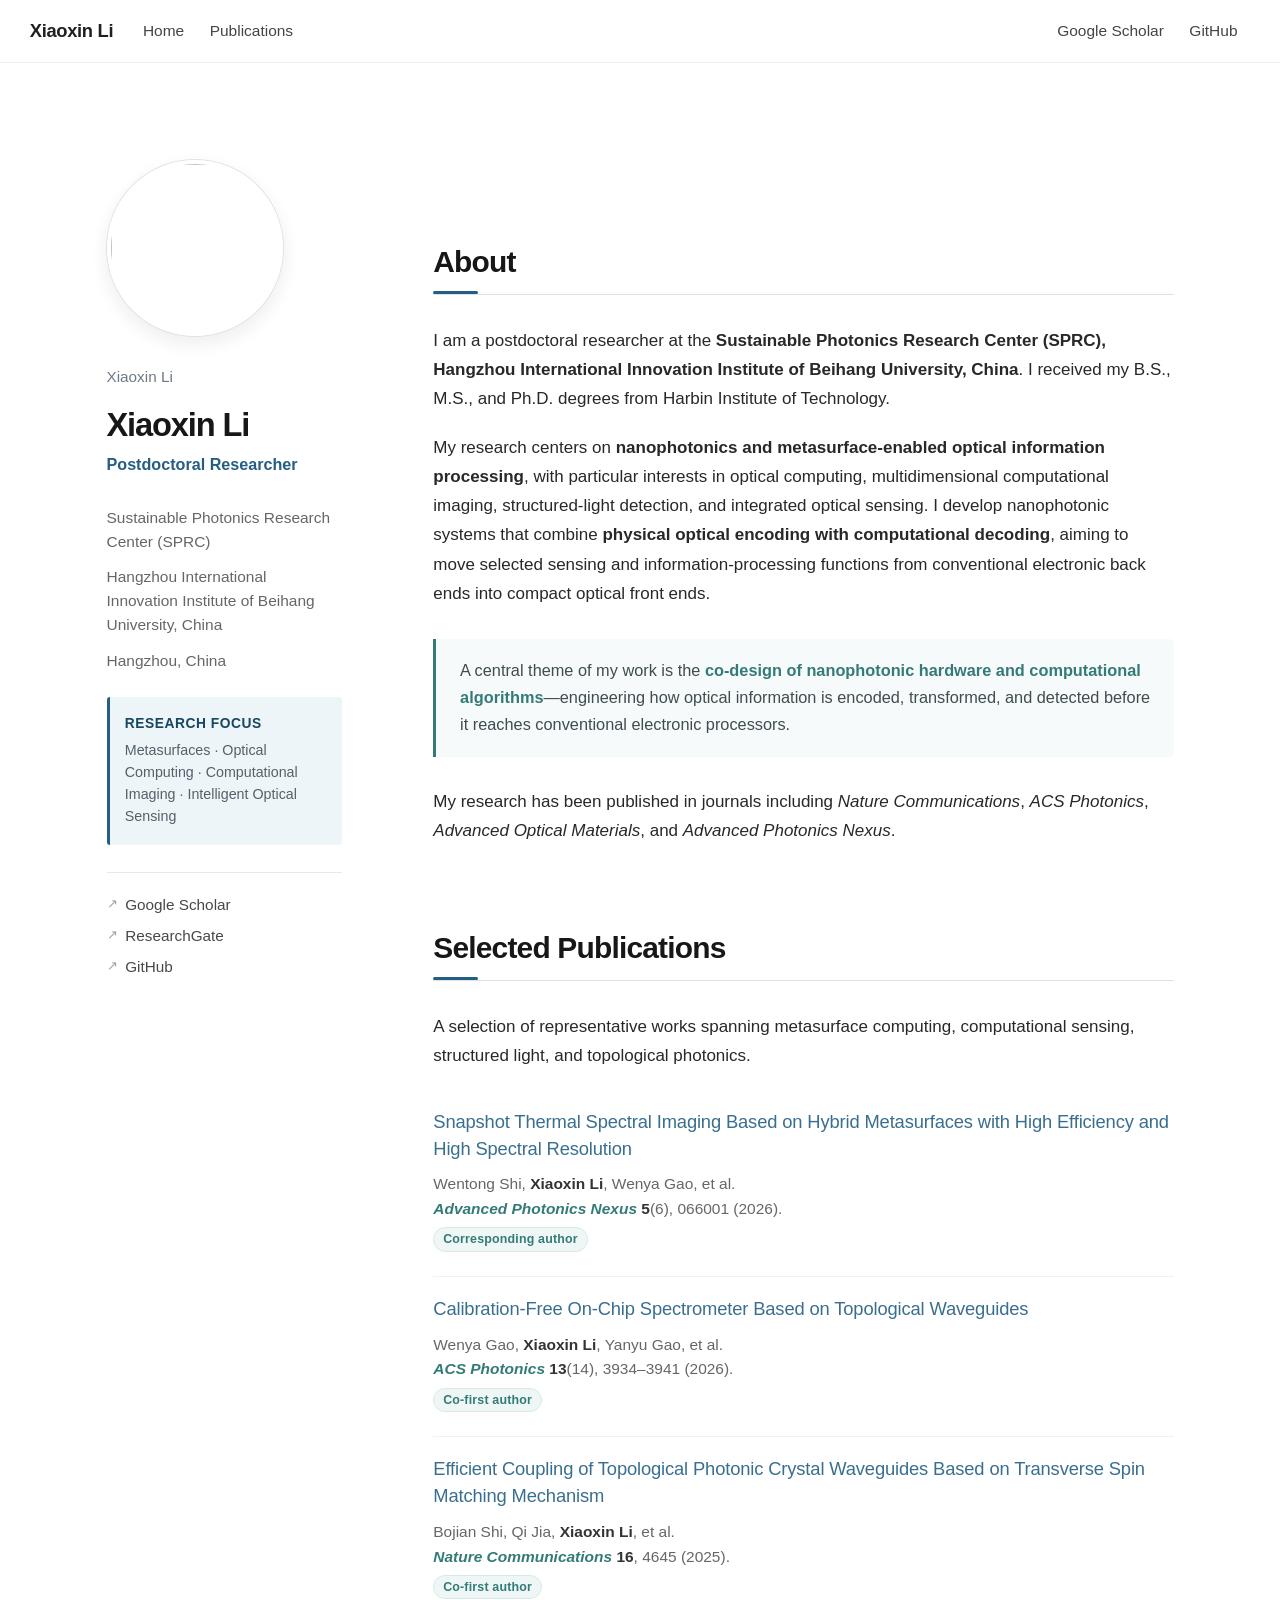
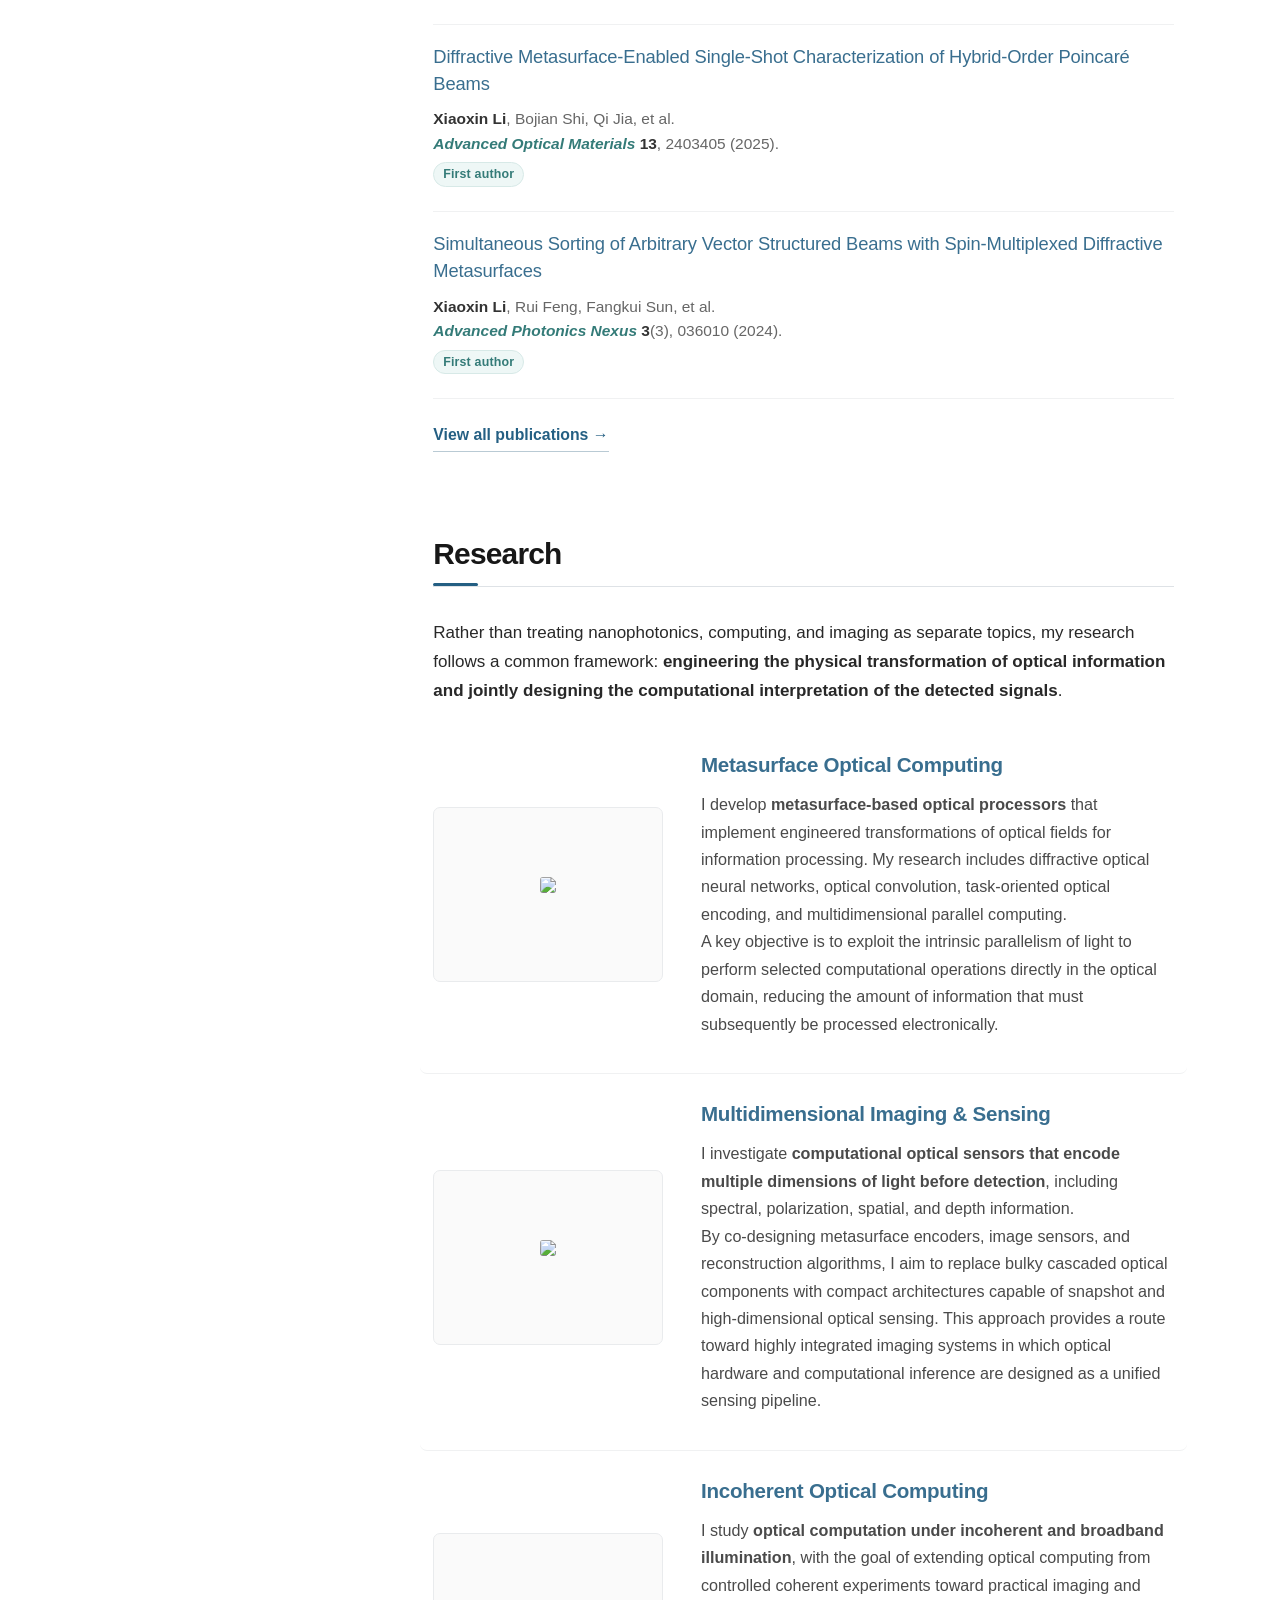
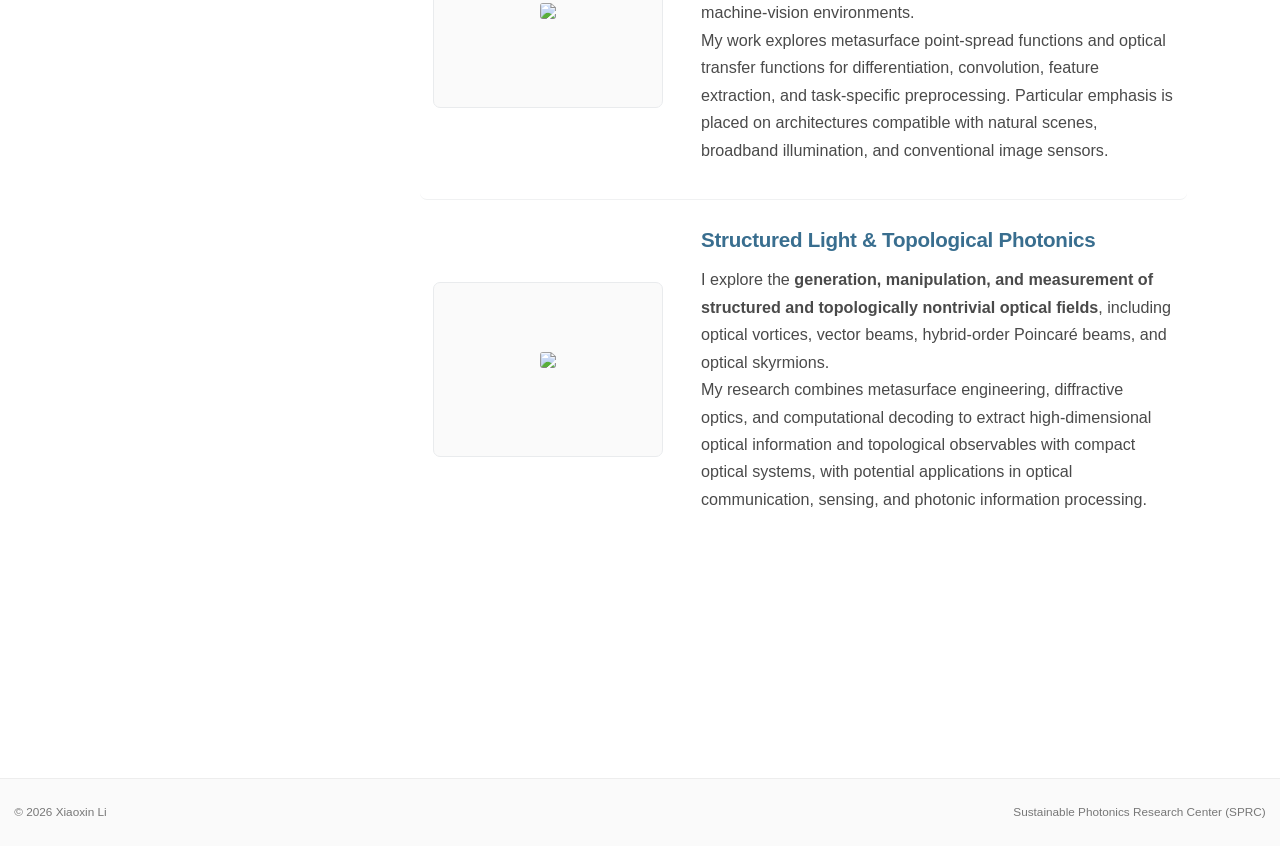
==== commit 1238282c: "Fix website stylesheet deployment" ====
--- a/docs/index.html
+++ b/docs/index.html
@@ -75,7 +75,7 @@
 <style>html{ scroll-behavior: smooth; }</style>
 
 
-<link rel="stylesheet" href="styles.scss">
+<link rel="stylesheet" href="styles.css">
 <meta property="og:title" content="Xiaoxin Li | Nanophotonics, Metasurfaces &amp; Optical Computing">
 <meta property="og:image" content="https://xiaoxinli-optics.github.io/assets/images/Lixiaoxin1.jpg">
 <meta property="og:site_name" content="Xiaoxin Li">
--- a/docs/styles.css
+++ b/docs/styles.css
@@ -0,0 +1,1419 @@
+/* =========================================================
+   Xiaoxin Li Academic Homepage
+   Refined Academic Profile
+   ========================================================= */
+
+
+/* =========================================================
+   Theme
+   ========================================================= */
+
+:root {
+
+  --text: #282828;
+  --heading: #171717;
+  --muted: #666666;
+
+  /* Primary academic blue */
+  --accent: #245f83;
+  --accent-dark: #184761;
+  --accent-soft: #eef5f8;
+
+  /* Secondary teal */
+  --accent-secondary: #347b78;
+  --accent-secondary-soft: #eef7f6;
+
+  --line: #e6e8ea;
+  --line-light: #f0f1f2;
+
+  --panel: #fafbfc;
+
+  --background: #ffffff;
+}
+
+
+/* =========================================================
+   Global
+   ========================================================= */
+
+html {
+  scroll-behavior: smooth;
+}
+
+
+body {
+
+  font-family:
+    -apple-system,
+    BlinkMacSystemFont,
+    "Segoe UI",
+    "Helvetica Neue",
+    Arial,
+    sans-serif;
+
+  font-size: 1rem;
+
+  line-height: 1.72;
+
+  color: var(--text);
+
+  background: var(--background);
+
+  -webkit-font-smoothing: antialiased;
+
+  text-rendering: optimizeLegibility;
+}
+
+
+/* =========================================================
+   Main
+   ========================================================= */
+
+main.content {
+
+  max-width: none;
+
+  padding-top: 0;
+
+  padding-bottom: 4rem;
+}
+
+
+/* =========================================================
+   Main profile layout
+   ========================================================= */
+
+.profile-page {
+
+  max-width: 1190px;
+
+  margin-left: auto;
+  margin-right: auto;
+
+  padding:
+    3.8rem
+    2rem
+    5rem;
+
+  display: grid;
+
+  grid-template-columns:
+    235px
+    minmax(0, 1fr);
+
+  column-gap: 5.4rem;
+
+  align-items: start;
+}
+
+
+/* =========================================================
+   Sidebar
+   ========================================================= */
+
+.profile-sidebar {
+
+  position: sticky;
+
+  top: 92px;
+
+  align-self: start;
+
+  text-align: left;
+}
+
+
+/* ---------- Portrait ---------- */
+
+.profile-photo {
+
+  width: 176px;
+
+  height: 176px;
+
+  display: block;
+
+  object-fit: cover;
+
+  margin:
+    0
+    0
+    1.65rem
+    0;
+
+  border-radius: 50%;
+
+  border:
+    4px
+    solid
+    #ffffff;
+
+  box-shadow:
+    0
+    0
+    0
+    1px
+    #dde2e6,
+    0
+    7px
+    22px
+    rgba(25, 45, 60, 0.09);
+}
+
+
+/* ---------- Name ---------- */
+
+.profile-sidebar h1 {
+
+  margin-top: 0;
+
+  margin-bottom: 0.55rem;
+
+  font-size: 1.92rem;
+
+  line-height: 1.1;
+
+  font-weight: 730;
+
+  letter-spacing: -0.035em;
+
+  color: var(--heading);
+}
+
+
+/* ---------- Role ---------- */
+
+.profile-role {
+
+  display: inline-block;
+
+  margin-bottom: 1rem;
+
+  color: var(--accent);
+
+  font-size: 0.95rem;
+
+  font-weight: 650;
+}
+
+
+/* ---------- Sidebar text ---------- */
+
+.profile-sidebar p {
+
+  margin-top: 0;
+
+  margin-bottom: 0.68rem;
+
+  font-size: 0.91rem;
+
+  line-height: 1.55;
+
+  color: var(--muted);
+}
+
+
+.profile-sidebar strong {
+
+  font-weight: 600;
+
+  color: #303030;
+}
+
+
+/* =========================================================
+   Research focus
+   ========================================================= */
+
+.profile-focus {
+
+  margin-top: 1.45rem;
+
+  padding:
+    0.9rem
+    0.9rem
+    0.85rem;
+
+  background: var(--accent-soft);
+
+  border-left:
+    3px
+    solid
+    var(--accent);
+
+  border-radius: 3px;
+}
+
+
+.profile-focus p {
+
+  margin-bottom: 0.2rem;
+
+  font-size: 0.84rem;
+
+  line-height: 1.55;
+
+  color: #53616a;
+}
+
+
+.profile-focus strong {
+
+  display: block;
+
+  margin-bottom: 0.3rem;
+
+  color: var(--accent-dark);
+
+  font-size: 0.81rem;
+
+  font-weight: 700;
+
+  letter-spacing: 0.04em;
+
+  text-transform: uppercase;
+}
+
+
+/* =========================================================
+   Sidebar links
+   ========================================================= */
+
+.profile-links {
+
+  margin-top: 1.55rem;
+
+  padding-top: 1.2rem;
+
+  border-top: 1px solid var(--line);
+}
+
+
+.profile-links p {
+
+  margin:
+    0
+    0
+    0.42rem
+    0;
+}
+
+
+.profile-links a {
+
+  display: inline-block;
+
+  position: relative;
+
+  padding-left: 1.1rem;
+
+  font-size: 0.9rem;
+
+  font-weight: 520;
+
+  color: #484848;
+
+  text-decoration: none;
+}
+
+
+.profile-links a::before {
+
+  content: "↗";
+
+  position: absolute;
+
+  left: 0;
+
+  top: 0.07rem;
+
+  color: #9aa3a8;
+
+  font-size: 0.76rem;
+}
+
+
+.profile-links a:hover {
+
+  color: var(--accent);
+
+  text-decoration: none;
+}
+
+
+/* =========================================================
+   Main content
+   ========================================================= */
+
+.profile-main {
+
+  max-width: 830px;
+}
+
+
+/* =========================================================
+   Section headings
+   ========================================================= */
+
+.profile-main h2 {
+
+  position: relative;
+
+  margin-top: 4.9rem;
+
+  margin-bottom: 1.85rem;
+
+  padding-bottom: 0.78rem;
+
+  font-size: 1.76rem;
+
+  line-height: 1.25;
+
+  font-weight: 730;
+
+  letter-spacing: -0.027em;
+
+  color: var(--heading);
+}
+
+
+.profile-main h2::after {
+
+  content: "";
+
+  position: absolute;
+
+  left: 0;
+
+  bottom: 0;
+
+  width: 45px;
+
+  height: 2.5px;
+
+  background: var(--accent);
+
+  border-radius: 2px;
+}
+
+
+.profile-main > h2:first-child {
+
+  margin-top: 0;
+}
+
+
+.profile-main p {
+
+  margin-bottom: 1.12rem;
+}
+
+
+/* =========================================================
+   Research statement
+   ========================================================= */
+
+.research-statement {
+
+  position: relative;
+
+  margin:
+    1.8rem
+    0;
+
+  padding:
+    1.05rem
+    1.25rem
+    1.05rem
+    1.4rem;
+
+  background: #f7fafb;
+
+  border-left:
+    3px
+    solid
+    var(--accent-secondary);
+
+  border-radius:
+    0
+    5px
+    5px
+    0;
+}
+
+
+.research-statement p {
+
+  margin: 0;
+
+  color: #3f4c50;
+
+  font-size: 0.96rem;
+
+  line-height: 1.68;
+}
+
+
+.research-statement strong {
+
+  color: var(--accent-secondary);
+
+  font-weight: 650;
+}
+
+
+/* =========================================================
+   Publications
+   ========================================================= */
+
+.publication-item {
+
+  position: relative;
+
+  margin-bottom: 0;
+
+  padding:
+    1.12rem
+    0
+    1.3rem
+    0;
+
+  border-bottom:
+    1px
+    solid
+    var(--line-light);
+
+  transition:
+    padding-left 0.18s ease,
+    border-color 0.18s ease;
+}
+
+
+.publication-item:hover {
+
+  padding-left: 0.55rem;
+
+  border-color: #cfdae0;
+}
+
+
+/* ---------- Paper title ---------- */
+
+.publication-item h3 {
+
+  margin-top: 0;
+
+  margin-bottom: 0.58rem;
+
+  max-width: 770px;
+
+  font-size: 1.08rem;
+
+  line-height: 1.47;
+
+  font-weight: 650;
+
+  letter-spacing: -0.008em;
+}
+
+
+.publication-item h3 a {
+
+  color: var(--accent);
+
+  text-decoration: none;
+
+  transition: color 0.15s ease;
+}
+
+
+.publication-item h3 a:hover {
+
+  color: var(--accent-dark);
+
+  text-decoration: underline;
+
+  text-decoration-thickness: 1px;
+
+  text-underline-offset: 3px;
+}
+
+
+/* ---------- Publication metadata ---------- */
+
+.publication-item p {
+
+  margin-top: 0;
+
+  margin-bottom: 0.13rem;
+
+  font-size: 0.91rem;
+
+  line-height: 1.58;
+
+  color: var(--muted);
+}
+
+
+.publication-item strong {
+
+  color: #333333;
+
+  font-weight: 620;
+}
+
+
+/* ---------- Journal ---------- */
+
+.journal-name {
+
+  color: var(--accent-secondary);
+
+  font-weight: 610;
+}
+
+
+/* ---------- Authorship badge ---------- */
+
+.pub-role {
+
+  display: inline-block;
+
+  margin-top: 0.36rem;
+
+  padding:
+    0.18rem
+    0.52rem;
+
+  background: var(--accent-secondary-soft);
+
+  border:
+    1px
+    solid
+    #d7e9e7;
+
+  border-radius: 999px;
+
+  color: var(--accent-secondary);
+
+  font-size: 0.73rem;
+
+  line-height: 1.3;
+
+  font-weight: 650;
+
+  letter-spacing: 0.015em;
+}
+
+
+/* ---------- All publications ---------- */
+
+.all-publications-link {
+
+  display: inline-block;
+
+  margin-top: 1.3rem;
+
+  padding-bottom: 0.12rem;
+
+  color: var(--accent);
+
+  border-bottom:
+    1px
+    solid
+    #b9cad4;
+
+  font-size: 0.93rem;
+
+  font-weight: 620;
+
+  text-decoration: none;
+}
+
+
+.all-publications-link:hover {
+
+  color: var(--accent-dark);
+
+  border-color: var(--accent-dark);
+
+  text-decoration: none;
+}
+
+
+/* =========================================================
+   Research
+   ========================================================= */
+
+.research-item {
+
+  display: grid;
+
+  grid-template-columns:
+    31%
+    minmax(0, 1fr);
+
+  gap: 2.25rem;
+
+  align-items: center;
+
+  margin:
+    0
+    -0.8rem;
+
+  padding:
+    1.55rem
+    0.8rem
+    2.05rem;
+
+  border-bottom:
+    1px
+    solid
+    var(--line-light);
+
+  border-radius: 7px;
+
+  transition:
+    background-color 0.18s ease;
+}
+
+
+.research-item:hover {
+
+  background: #fafcfd;
+}
+
+
+.research-item:last-child {
+
+  border-bottom: none;
+}
+
+
+/* ---------- Research figure ---------- */
+
+.research-figure {
+
+  display: flex;
+
+  align-items: center;
+
+  justify-content: center;
+
+  min-height: 175px;
+
+  padding: 0.65rem;
+
+  overflow: hidden;
+
+  background: #fafafa;
+
+  border:
+    1px
+    solid
+    #e9ebed;
+
+  border-radius: 7px;
+}
+
+
+.research-figure img {
+
+  display: block;
+
+  width: 100%;
+
+  max-height: 195px;
+
+  object-fit: contain;
+
+  border-radius: 3px;
+
+  transition:
+    transform 0.22s ease;
+}
+
+
+.research-item:hover
+.research-figure img {
+
+  transform: scale(1.015);
+}
+
+
+/* ---------- Research text ---------- */
+
+.research-content h3 {
+
+  margin-top: 0;
+
+  margin-bottom: 0.72rem;
+
+  color: var(--accent);
+
+  font-size: 1.21rem;
+
+  line-height: 1.35;
+
+  font-weight: 660;
+
+  letter-spacing: -0.013em;
+}
+
+
+.research-content p {
+
+  margin-bottom: 0;
+
+  color: #4a4a4a;
+
+  font-size: 0.95rem;
+
+  line-height: 1.7;
+}
+
+
+/* =========================================================
+   Generic links
+   ========================================================= */
+
+a {
+
+  color: var(--accent);
+
+  text-decoration: none;
+}
+
+
+a:hover {
+
+  text-decoration: underline;
+}
+
+
+/* =========================================================
+   Navbar
+   ========================================================= */
+
+.navbar {
+
+  min-height: 61px;
+
+  background:
+    rgba(255, 255, 255, 0.94) !important;
+
+  border-bottom:
+    1px
+    solid
+    #eceeef;
+
+  font-weight: 500;
+
+  backdrop-filter: blur(10px);
+
+  -webkit-backdrop-filter: blur(10px);
+}
+
+
+.navbar-brand {
+
+  color: #202020 !important;
+
+  font-size: 1.08rem;
+
+  font-weight: 700;
+
+  letter-spacing: -0.018em;
+}
+
+
+.navbar .nav-link {
+
+  padding-left: 0.75rem !important;
+
+  padding-right: 0.75rem !important;
+
+  color: #444 !important;
+
+  font-size: 0.91rem;
+}
+
+
+.navbar .nav-link:hover {
+
+  color: var(--accent) !important;
+
+  text-decoration: none;
+}
+
+
+/* =========================================================
+   Footer
+   ========================================================= */
+
+.nav-footer {
+
+  border-top:
+    1px
+    solid
+    #ededed;
+
+  background: #fafafa;
+
+  color: #777;
+
+  font-size: 0.84rem;
+}
+
+
+.nav-footer-left,
+.nav-footer-right {
+
+  padding-top: 0.85rem;
+
+  padding-bottom: 0.85rem;
+}
+
+
+/* =========================================================
+   Remove Quarto title
+   ========================================================= */
+
+header#title-block-header {
+
+  display: none;
+}
+
+
+.quarto-title-banner {
+
+  display: none;
+}
+
+
+/* =========================================================
+   Selection
+   ========================================================= */
+
+::selection {
+
+  background: var(--accent-soft);
+
+  color: #111;
+}
+
+
+/* =========================================================
+   Tablet
+   ========================================================= */
+
+@media (max-width: 920px) {
+
+  .profile-page {
+
+    grid-template-columns:
+      205px
+      minmax(0, 1fr);
+
+    column-gap: 3.2rem;
+
+    padding-left: 1.5rem;
+
+    padding-right: 1.5rem;
+  }
+
+
+  .profile-photo {
+
+    width: 155px;
+
+    height: 155px;
+  }
+
+
+  .research-item {
+
+    grid-template-columns:
+      35%
+      minmax(0, 1fr);
+
+    gap: 1.6rem;
+  }
+
+}
+
+
+/* =========================================================
+   Mobile
+   ========================================================= */
+
+@media (max-width: 700px) {
+
+  .profile-page {
+
+    display: block;
+
+    padding:
+      2.4rem
+      1.15rem
+      4rem;
+  }
+
+
+  .profile-sidebar {
+
+    position: static;
+
+    margin-bottom: 3.4rem;
+
+    padding-bottom: 2.5rem;
+
+    text-align: center;
+
+    border-bottom:
+      1px
+      solid
+      var(--line);
+  }
+
+
+  .profile-photo {
+
+    width: 155px;
+
+    height: 155px;
+
+    margin-left: auto;
+
+    margin-right: auto;
+  }
+
+
+  .profile-sidebar h1 {
+
+    font-size: 1.75rem;
+  }
+
+
+  .profile-focus {
+
+    max-width: 300px;
+
+    margin-left: auto;
+
+    margin-right: auto;
+
+    text-align: left;
+  }
+
+
+  .profile-links {
+
+    max-width: 230px;
+
+    margin-left: auto;
+
+    margin-right: auto;
+
+    text-align: left;
+  }
+
+
+  .profile-main {
+
+    max-width: none;
+  }
+
+
+  .profile-main h2 {
+
+    margin-top: 3.8rem;
+
+    font-size: 1.55rem;
+  }
+
+
+  .publication-item:hover {
+
+    padding-left: 0;
+  }
+
+
+  .research-item {
+
+    display: block;
+
+    margin-left: 0;
+
+    margin-right: 0;
+
+    padding:
+      1.7rem
+      0
+      2.25rem;
+  }
+
+
+  .research-figure {
+
+    min-height: auto;
+
+    margin-bottom: 1.35rem;
+  }
+
+
+  .research-figure img {
+
+    max-height: none;
+  }
+
+
+  .research-content h3 {
+
+    font-size: 1.16rem;
+  }
+
+}
+/* =========================================================
+   Full Publications Page
+   ========================================================= */
+
+
+/* ---------- Page layout ---------- */
+
+.publication-page {
+
+  max-width: 900px;
+
+  margin-left: auto;
+  margin-right: auto;
+
+  padding:
+    3.8rem
+    2rem
+    5rem;
+}
+
+
+/* ---------- Main page title ---------- */
+
+.publication-page > h1 {
+
+  position: relative;
+
+  margin-top: 0;
+  margin-bottom: 1rem;
+
+  padding-bottom: 0.8rem;
+
+  color: var(--heading);
+
+  font-size: 2.35rem;
+
+  line-height: 1.15;
+
+  font-weight: 740;
+
+  letter-spacing: -0.035em;
+}
+
+
+.publication-page > h1::after {
+
+  content: "";
+
+  position: absolute;
+
+  left: 0;
+  bottom: 0;
+
+  width: 52px;
+  height: 3px;
+
+  background: var(--accent);
+
+  border-radius: 2px;
+}
+
+
+/* ---------- Intro ---------- */
+
+.publications-intro {
+
+  max-width: 760px;
+
+  margin-bottom: 3.6rem;
+
+  color: var(--muted);
+}
+
+
+.publications-intro p {
+
+  margin-bottom: 0.8rem;
+
+  font-size: 0.96rem;
+
+  line-height: 1.7;
+}
+
+
+.publication-scholar {
+
+  display: inline-block;
+
+  margin-top: 0.45rem;
+
+  color: var(--accent);
+
+  font-size: 0.91rem;
+
+  font-weight: 620;
+
+  text-decoration: none;
+}
+
+
+.publication-scholar:hover {
+
+  color: var(--accent-dark);
+
+  text-decoration: underline;
+
+  text-underline-offset: 3px;
+}
+
+
+/* =========================================================
+   Year heading
+   ========================================================= */
+
+.publication-year {
+
+  position: relative;
+
+  margin-top: 3.8rem;
+  margin-bottom: 0.8rem;
+
+  padding-bottom: 0.55rem;
+
+  color: var(--heading);
+
+  font-size: 1.45rem;
+
+  font-weight: 700;
+
+  letter-spacing: -0.02em;
+
+  border-bottom:
+    1px
+    solid
+    var(--line);
+}
+
+
+.publication-year::before {
+
+  content: "";
+
+  display: inline-block;
+
+  width: 7px;
+  height: 7px;
+
+  margin-right: 0.55rem;
+
+  vertical-align: 0.13rem;
+
+  background: var(--accent-secondary);
+
+  border-radius: 50%;
+}
+
+
+/* =========================================================
+   Full publication entries
+   ========================================================= */
+
+.publication-full {
+
+  padding-top: 1.45rem;
+  padding-bottom: 1.5rem;
+}
+
+
+/* ---------- Paper title ---------- */
+
+.publication-full h3 {
+
+  max-width: 830px;
+
+  margin-top: 0;
+  margin-bottom: 0.65rem;
+
+  font-size: 1.11rem;
+
+  line-height: 1.48;
+
+  font-weight: 660;
+
+  letter-spacing: -0.009em;
+}
+
+
+.publication-full h3 a {
+
+  color: var(--accent);
+
+  text-decoration: none;
+}
+
+
+.publication-full h3 a:hover {
+
+  color: var(--accent-dark);
+
+  text-decoration: underline;
+
+  text-decoration-thickness: 1px;
+
+  text-underline-offset: 3px;
+}
+
+
+/* ---------- Authors ---------- */
+
+.publication-full > p:nth-of-type(1) {
+
+  margin-bottom: 0.42rem;
+
+  color: #505050;
+
+  font-size: 0.92rem;
+
+  line-height: 1.65;
+}
+
+
+/* Xiaoxin Li */
+
+.publication-full strong {
+
+  color: #202020;
+
+  font-weight: 680;
+}
+
+
+/* ---------- Journal ---------- */
+
+.publication-full .journal-name {
+
+  color: var(--accent-secondary);
+
+  font-weight: 630;
+}
+
+
+/* ---------- Role badge ---------- */
+
+.publication-full .pub-role {
+
+  margin-top: 0.2rem;
+  margin-bottom: 0.25rem;
+}
+
+
+/* ---------- DOI ---------- */
+
+.paper-doi {
+
+  display: inline-block;
+
+  margin-top: 0.4rem;
+
+  color: #7a7a7a;
+
+  font-size: 0.81rem;
+
+  font-weight: 500;
+
+  text-decoration: none;
+}
+
+
+.paper-doi:hover {
+
+  color: var(--accent);
+
+  text-decoration: none;
+}
+
+
+/* =========================================================
+   Publication hover
+   ========================================================= */
+
+.publication-full {
+
+  transition:
+    padding-left 0.18s ease,
+    border-color 0.18s ease;
+}
+
+
+.publication-full:hover {
+
+  padding-left: 0.65rem;
+
+  border-color: #cfdae0;
+}
+
+
+/* =========================================================
+   Mobile publications
+   ========================================================= */
+
+@media (max-width: 700px) {
+
+  .publication-page {
+
+    padding:
+      2.5rem
+      1.15rem
+      4rem;
+  }
+
+
+  .publication-page > h1 {
+
+    font-size: 2rem;
+  }
+
+
+  .publications-intro {
+
+    margin-bottom: 2.8rem;
+  }
+
+
+  .publication-year {
+
+    margin-top: 3rem;
+
+    font-size: 1.3rem;
+  }
+
+
+  .publication-full h3 {
+
+    font-size: 1.04rem;
+  }
+
+
+  .publication-full:hover {
+
+    padding-left: 0;
+  }
+
+}
